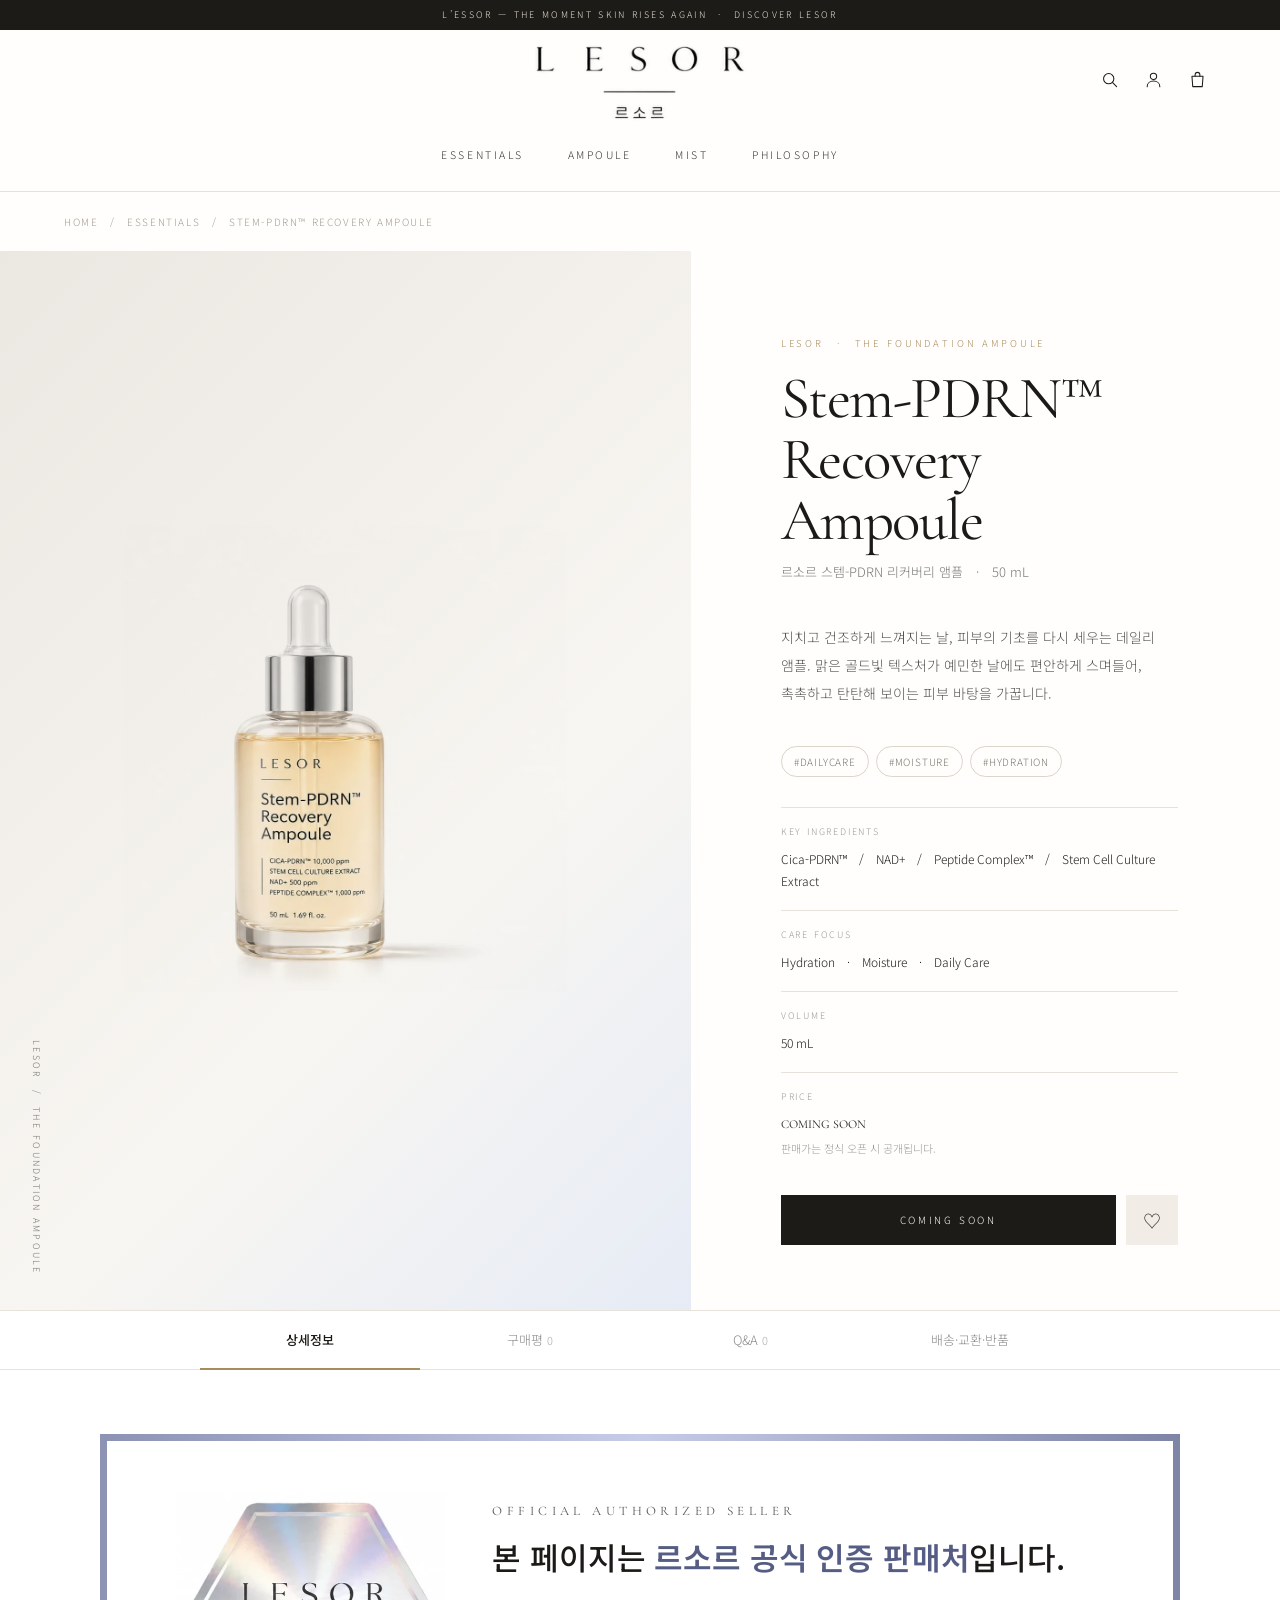
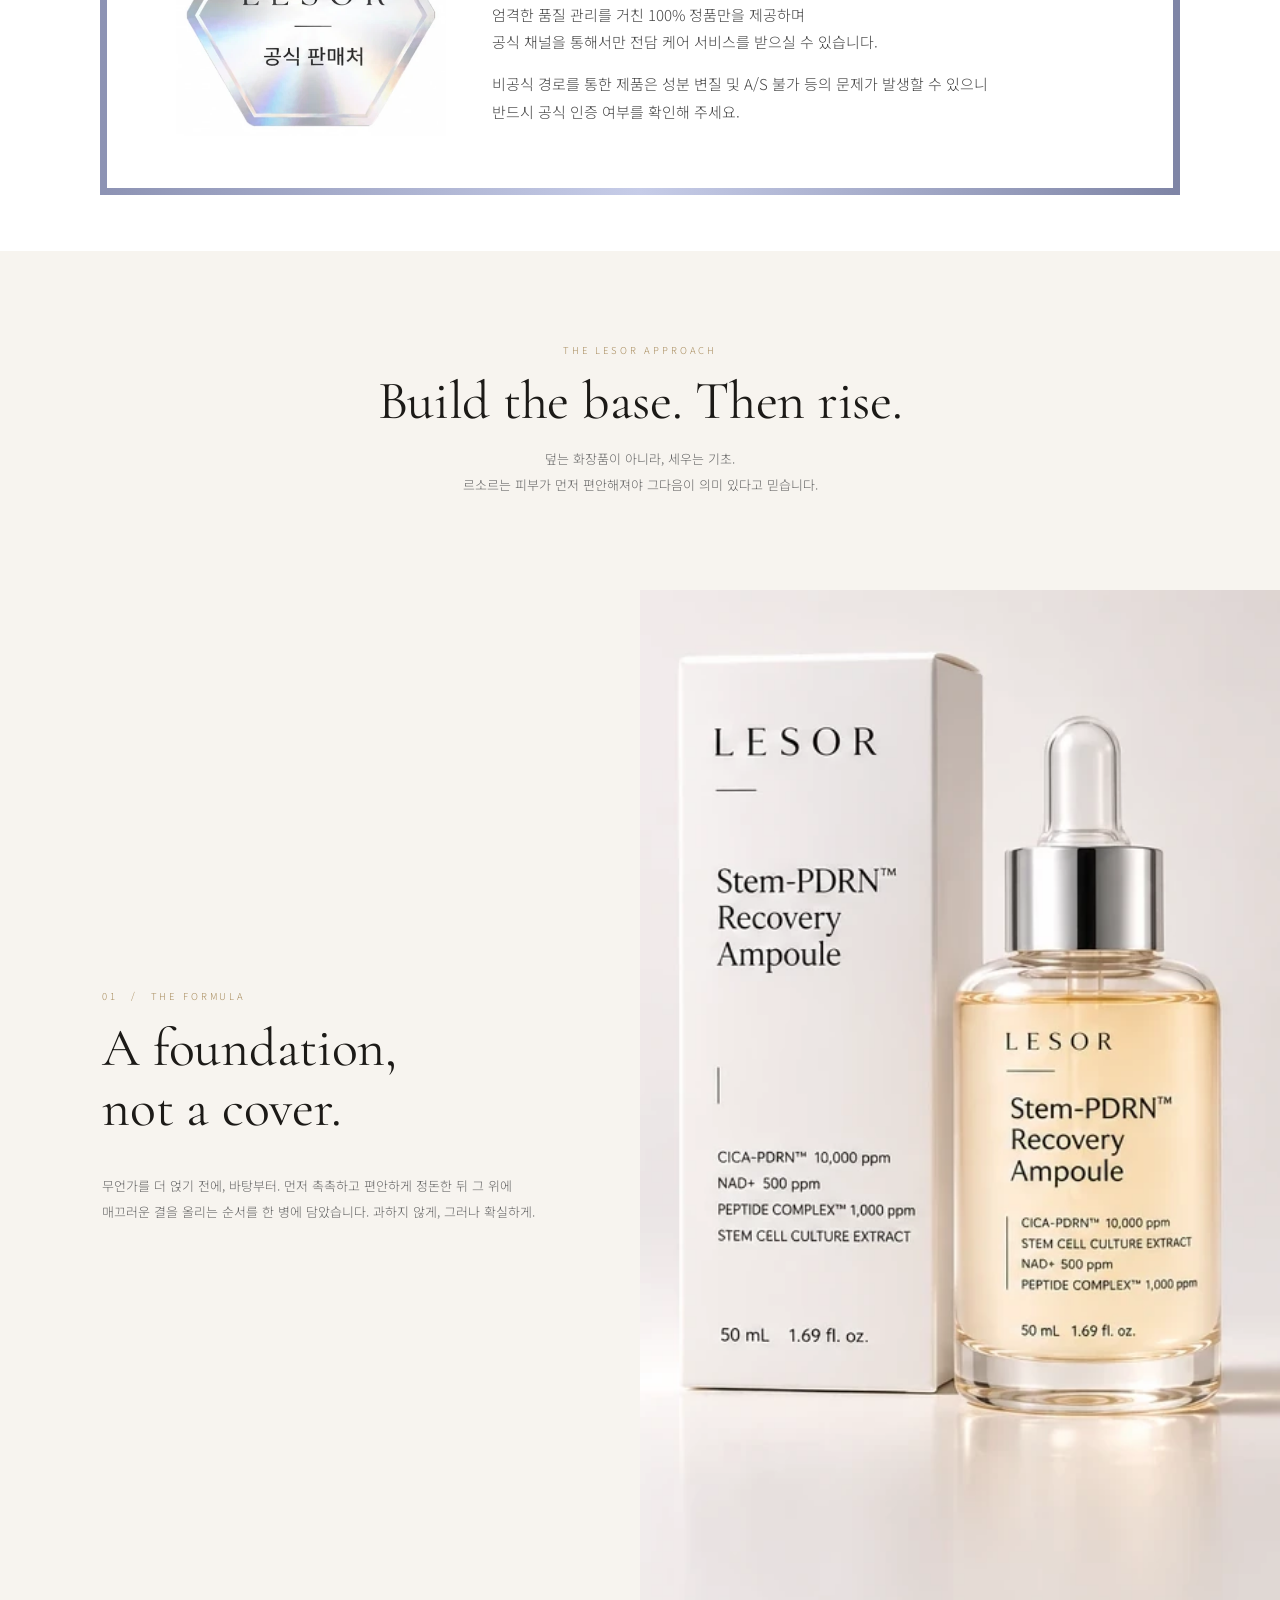
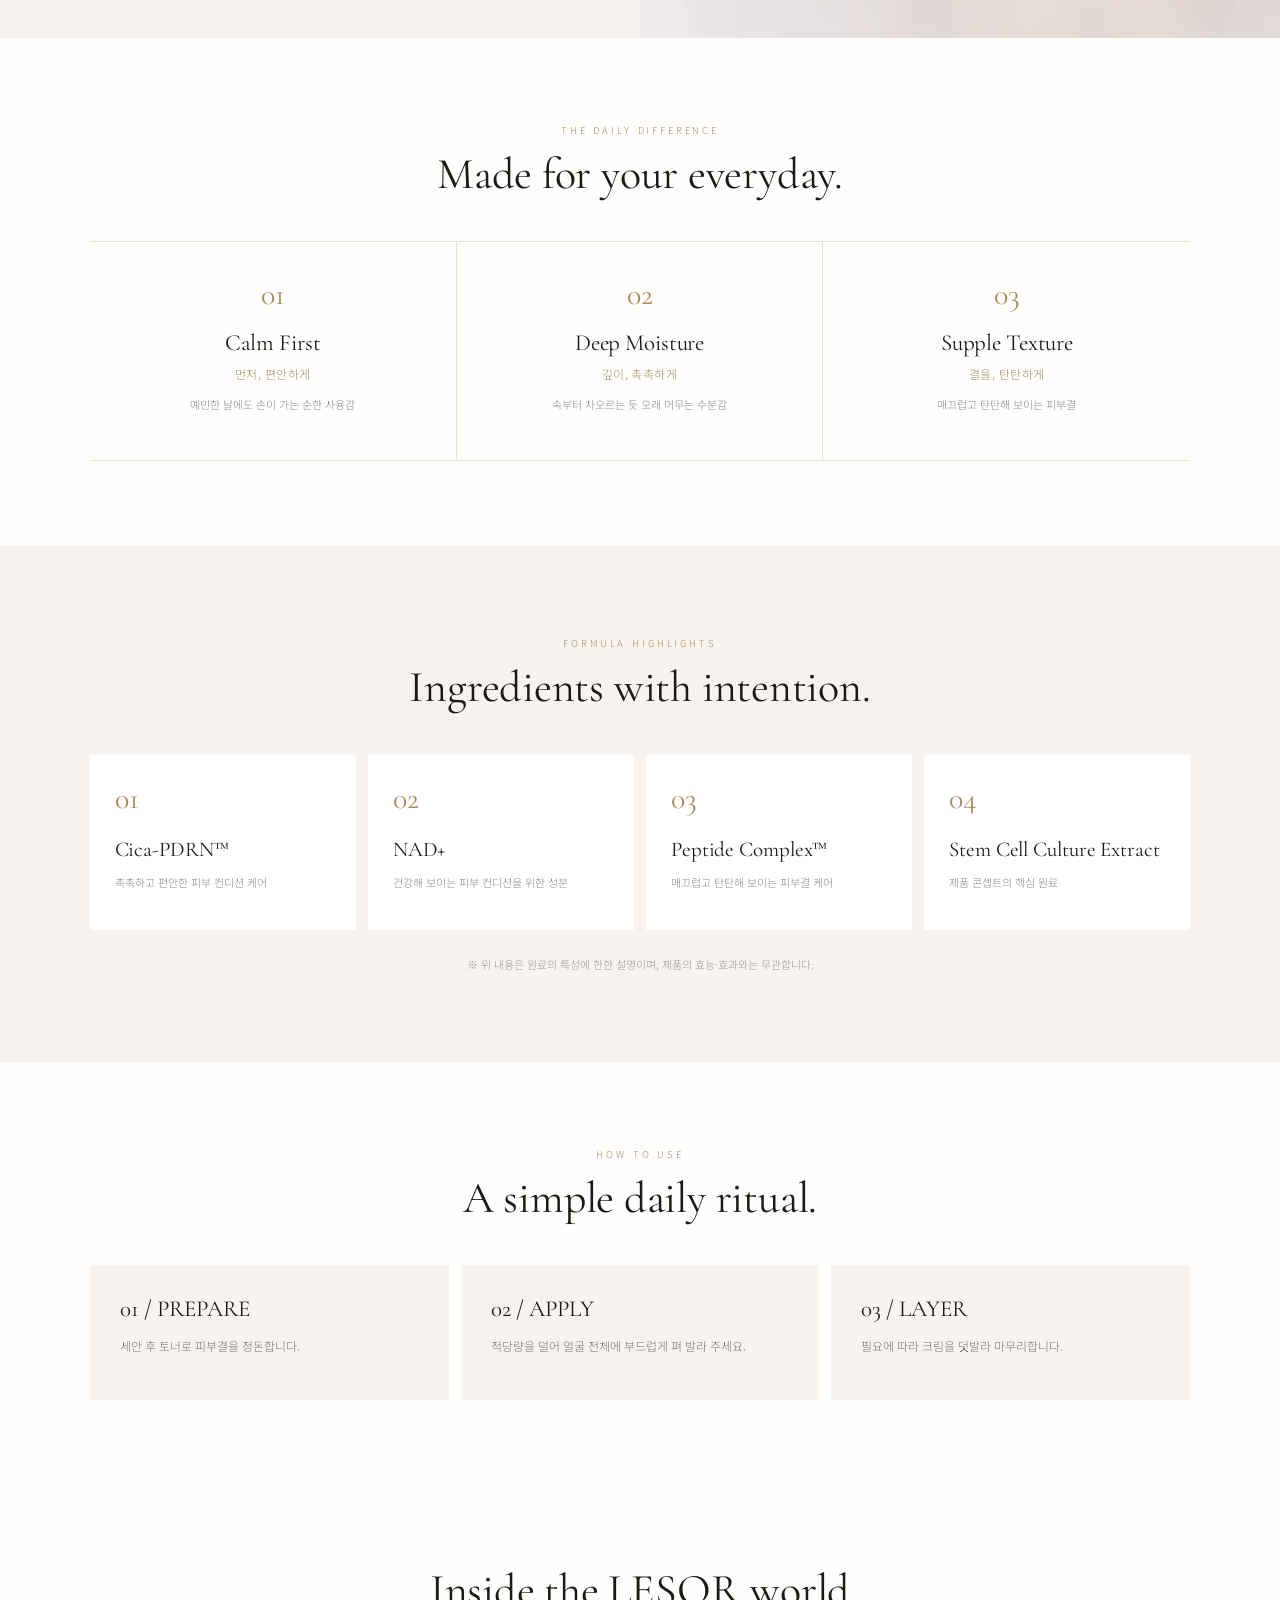
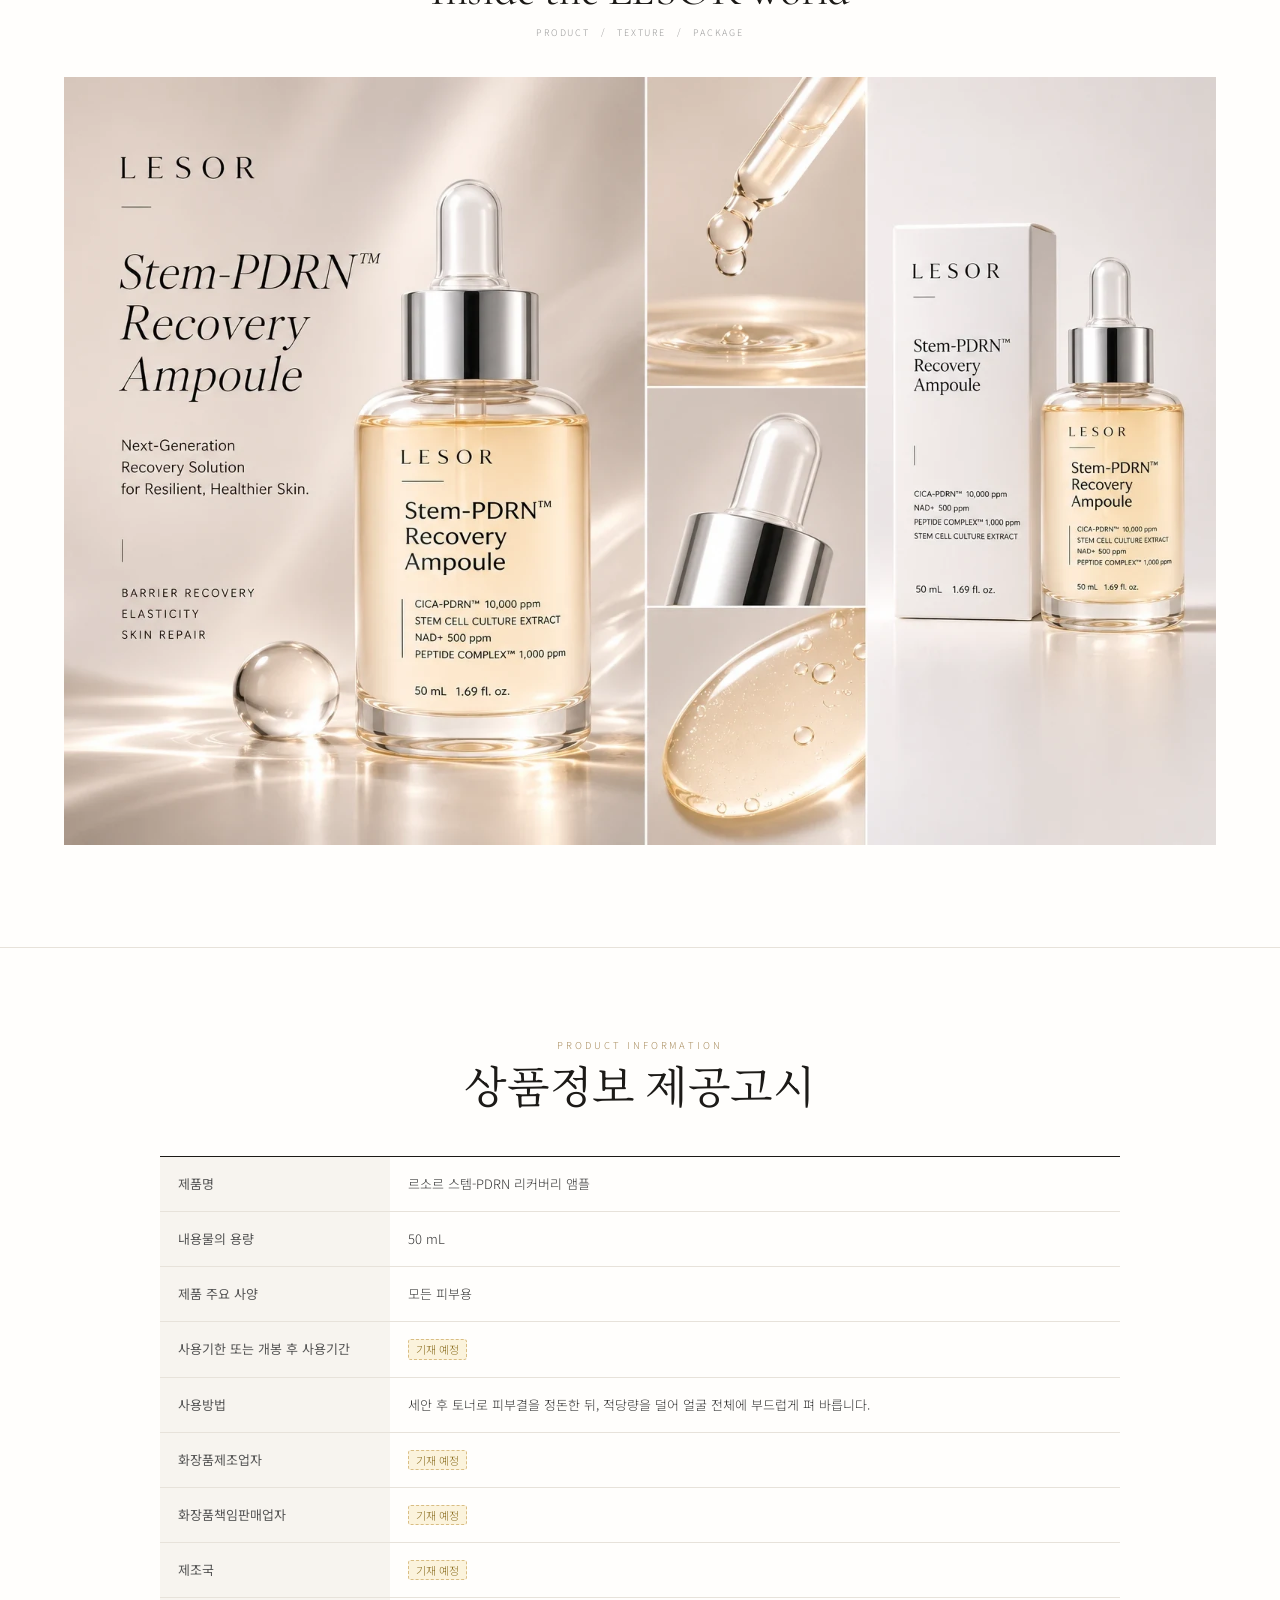
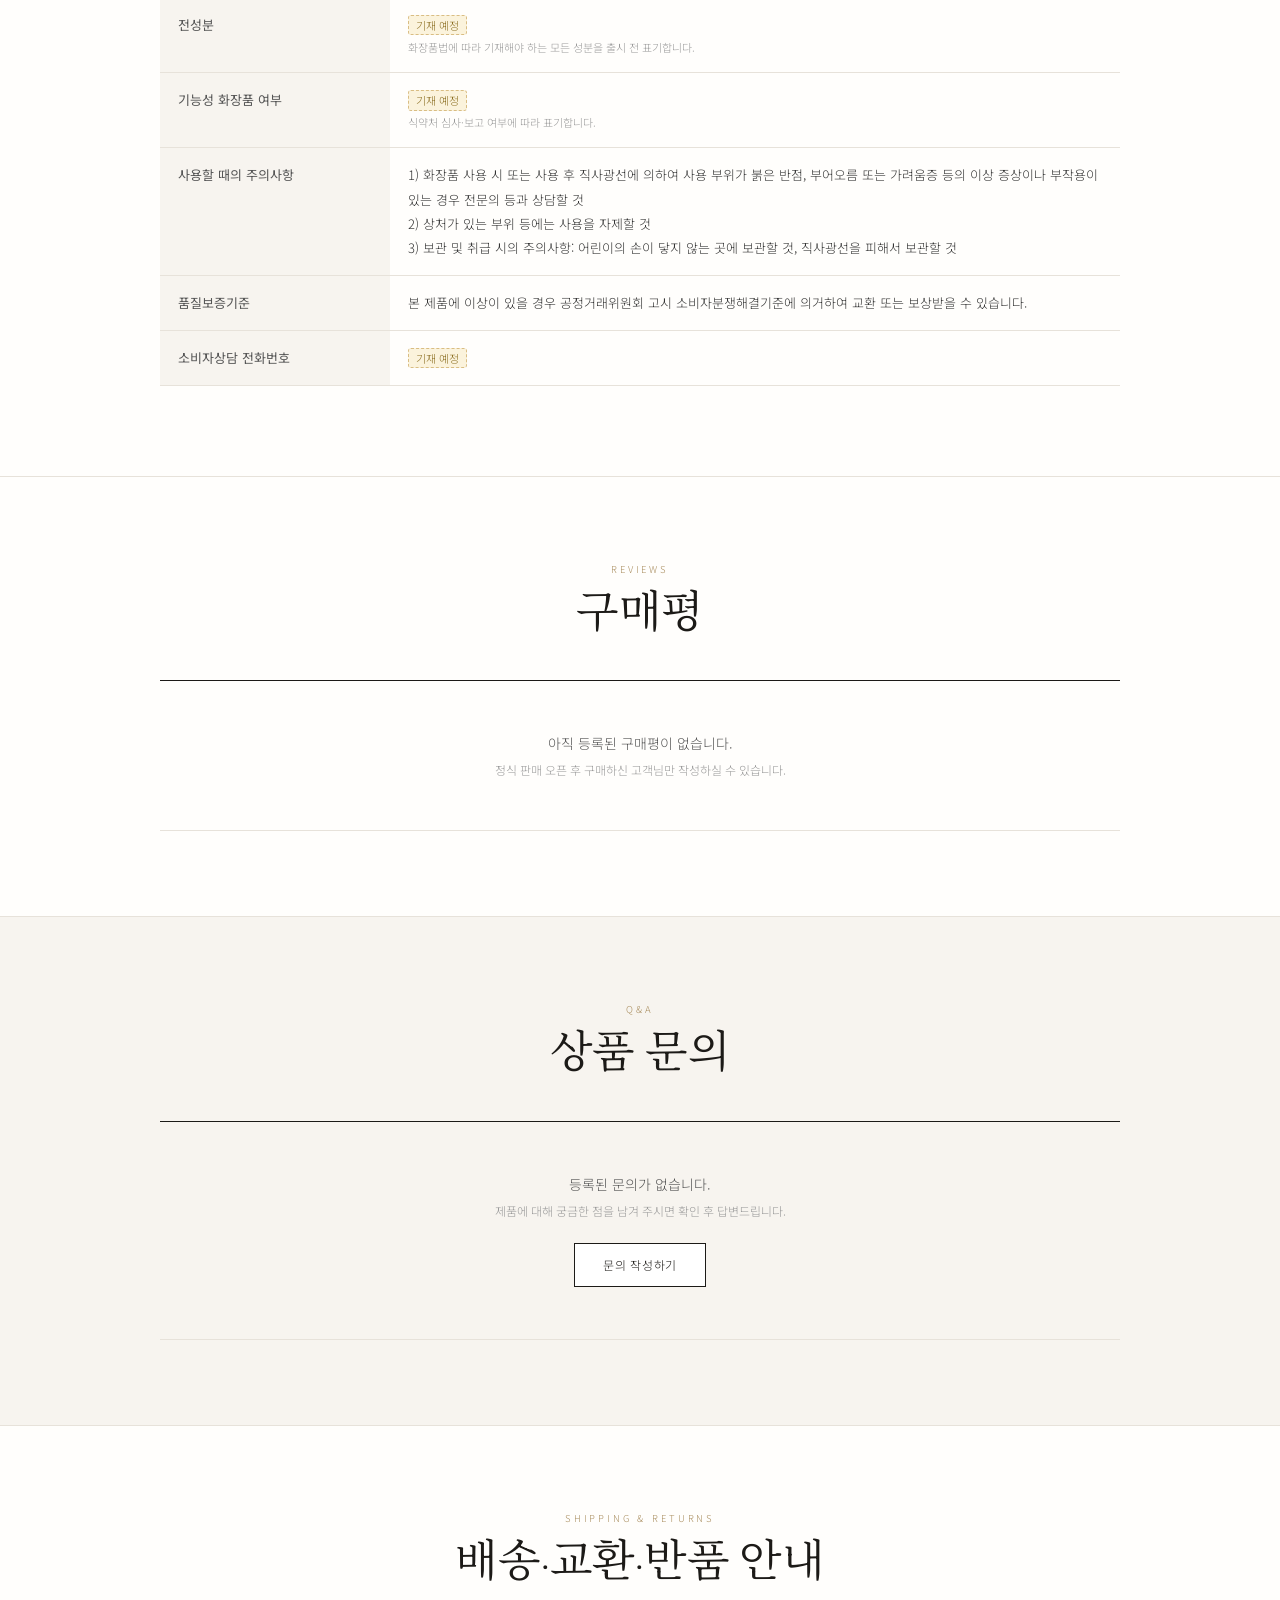
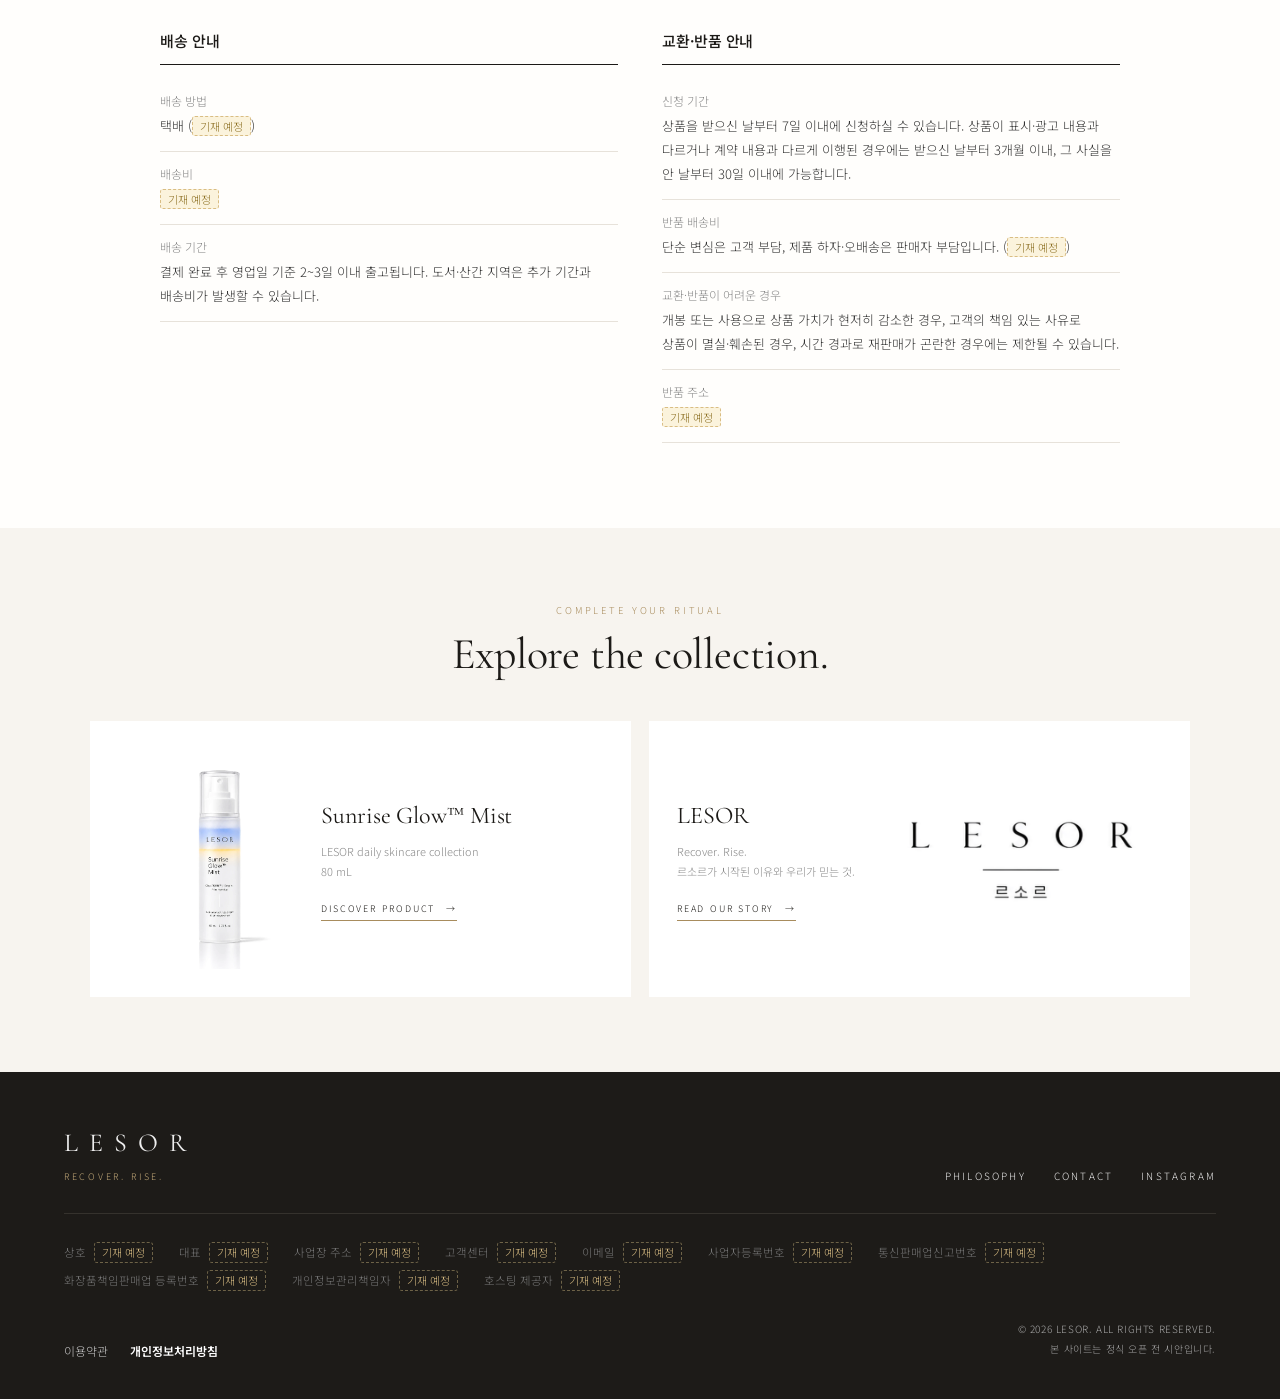
==== ampoule.html @ 3b85d015 "디자인 개편: 서체, 컬러, 메뉴 이름 - 제목 서체를 Cormorant Garamond, 한글을 Noto Sans/Serif KR로 변경 - 따뜻한 아이보리·딥 브라운·샴페인 골" ====
<!doctype html>
<html lang="ko">
<head>
<meta charset="utf-8">
<meta name="viewport" content="width=device-width, initial-scale=1">
<title>LESOR | Stem-PDRN™ Recovery Ampoule</title>
<meta name="description" content="LESOR Stem-PDRN™ Recovery Ampoule — 덮지 않고 세우는 기초. 피부 바탕을 가꾸는 데일리 앰플.">
<meta name="theme-color" content="#1d1b18">
<meta property="og:type" content="website">
<meta property="og:site_name" content="LESOR 르소르">
<meta property="og:title" content="LESOR | Stem-PDRN™ Recovery Ampoule">
<meta property="og:description" content="LESOR Stem-PDRN™ Recovery Ampoule — 덮지 않고 세우는 기초. 피부 바탕을 가꾸는 데일리 앰플.">
<meta property="og:image" content="images/og-image.jpg">
<meta name="twitter:card" content="summary_large_image">
<link rel="icon" href="favicon.svg" type="image/svg+xml">
<link rel="apple-touch-icon" href="apple-touch-icon.png">
<link rel="preconnect" href="https://fonts.googleapis.com">
<link rel="preconnect" href="https://fonts.gstatic.com" crossorigin>
<link rel="stylesheet" href="https://fonts.googleapis.com/css2?family=Cormorant+Garamond:ital,wght@0,400;0,500;1,400;1,500&family=Noto+Sans+KR:wght@300;400;500&family=Noto+Serif+KR:wght@400;500&display=swap">
<link rel="stylesheet" href="style.css">
</head>
<body>
<div class="promo">L’ESSOR — THE MOMENT SKIN RISES AGAIN　·　DISCOVER LESOR</div>
<header>
  <a class="logo" href="index.html" aria-label="LESOR 홈"><img src="images/logo.webp" alt="LESOR 르소르" width="1053" height="381"></a>
  <nav class="nav" aria-label="주 메뉴">
    <a href="index.html#shop">ESSENTIALS</a>
    <a href="ampoule.html">AMPOULE</a>
    <a href="mist.html">MIST</a>
    <a href="story.html">PHILOSOPHY</a>
  </nav>
  <div class="right">
    <a class="icon icon-search" href="index.html#shop" aria-label="제품 둘러보기"><svg viewBox="0 0 24 24" aria-hidden="true"><circle cx="11" cy="11" r="6.5"/><path d="M16 16l5 5"/></svg></a>
    <button class="icon" type="button" data-soon="로그인·회원가입은 정식 오픈 시 연결됩니다." aria-label="로그인"><svg viewBox="0 0 24 24" aria-hidden="true"><circle cx="12" cy="8" r="4"/><path d="M4 21c0-4.4 3.6-7 8-7s8 2.600 8 7"/></svg></button>
    <button class="icon" type="button" data-soon="장바구니는 정식 오픈 시 연결됩니다." aria-label="장바구니"><svg viewBox="0 0 24 24" aria-hidden="true"><path d="M5 8h14l-1 13H6L5 8z"/><path d="M9 8V6a3 3 0 0 1 6 0v2"/></svg></button>
  </div>
</header>
<div class="crumb"><a href="index.html">HOME</a>　/　<a href="index.html#shop">ESSENTIALS</a>　/　STEM-PDRN™ RECOVERY AMPOULE</div>
<main>
<section class="hero">
  <div class="visual"><img src="images/product-ampoule.webp" alt="LESOR Stem-PDRN™ Recovery Ampoule" width="972" height="1296"><span class="vertical">LESOR　/　THE FOUNDATION AMPOULE</span></div>
  <div class="copy">
    <div class="eyebrow">LESOR　·　THE FOUNDATION AMPOULE</div>
    <h1>Stem-PDRN™ Recovery Ampoule</h1>
    <div class="kr">르소르 스템-PDRN 리커버리 앰플　·　50 mL</div>
    <p class="lead">지치고 건조하게 느껴지는 날, 피부의 기초를 다시 세우는 데일리 앰플. 맑은 골드빛 텍스처가 예민한 날에도 편안하게 스며들어, 촉촉하고 탄탄해 보이는 피부 바탕을 가꿉니다.</p>
    <div class="chips"><span class="chip">#DAILYCARE</span><span class="chip">#MOISTURE</span><span class="chip">#HYDRATION</span></div>
    <div class="spec"><small>KEY INGREDIENTS</small><div>Cica-PDRN™　/　NAD+　/　Peptide Complex™　/　Stem Cell Culture Extract</div></div>
    <div class="spec"><small>CARE FOCUS</small><div>Hydration　·　Moisture　·　Daily Care</div></div>
    <div class="spec"><small>VOLUME</small><div>50 mL</div></div>
    <div class="spec"><small>PRICE</small><div class="price">COMING SOON <span class="price-note">판매가는 정식 오픈 시 공개됩니다.</span></div></div>
    <div class="buy">
      <button class="cart" type="button" data-soon="정식 판매 오픈 시 구매 기능이 연결됩니다.">COMING SOON</button>
      <button class="wish" type="button" aria-label="찜하기" aria-pressed="false">♡</button>
    </div>
  </div>
</section>
<nav class="tabs" aria-label="상품 정보 메뉴">
  <a href="#detail">상세정보</a>
  <a href="#reviews">구매평 <span>0</span></a>
  <a href="#qna">Q&amp;A <span>0</span></a>
  <a href="#shipping">배송·교환·반품</a>
</nav>
<section class="official" id="detail" aria-label="공식 인증 판매처 안내">
  <div class="official-box">
    <img src="images/badge-official.webp" alt="LESOR 공식 판매처 인증 마크" width="510" height="460" loading="lazy">
    <div class="official-copy">
      <div class="official-eyebrow">OFFICIAL AUTHORIZED SELLER</div>
      <h2>본 페이지는 <strong>르소르 공식 인증 판매처</strong>입니다.</h2>
      <p>엄격한 품질 관리를 거친 100% 정품만을 제공하며 <br>공식 채널을 통해서만 전담 케어 서비스를 받으실 수 있습니다.</p>
      <p>비공식 경로를 통한 제품은 성분 변질 및 A/S 불가 등의 문제가 발생할 수 있으니 <br>반드시 공식 인증 여부를 확인해 주세요.</p>
    </div>
  </div>
</section>
<section class="band"><div class="eyebrow">THE LESOR APPROACH</div><h2>Build the base. Then rise.</h2><p>덮는 화장품이 아니라, 세우는 기초.<br>르소르는 피부가 먼저 편안해져야 그다음이 의미 있다고 믿습니다.</p></section>
<section class="split">
  <div class="words"><div class="eyebrow">01　/　THE FORMULA</div><h2>A foundation,<br>not a cover.</h2><p>무언가를 더 얹기 전에, 바탕부터. 먼저 촉촉하고 편안하게 정돈한 뒤 그 위에 매끄러운 결을 올리는 순서를 한 병에 담았습니다. 과하지 않게, 그러나 확실하게.</p></div>
  <img src="images/detail-ampoule.webp" alt="LESOR Stem-PDRN™ Recovery Ampoule detail" width="458" height="750" loading="lazy">
</section>
<section class="points">
  <div class="section-title"><div class="eyebrow">THE DAILY DIFFERENCE</div><h2>Made for your everyday.</h2></div>
  <div class="cards">
    <article class="card"><div class="num">01</div><h3>Calm First</h3><div class="card-kr">먼저, 편안하게</div><p>예민한 날에도 손이 가는 순한 사용감</p></article>
    <article class="card"><div class="num">02</div><h3>Deep Moisture</h3><div class="card-kr">깊이, 촉촉하게</div><p>속부터 차오르는 듯 오래 머무는 수분감</p></article>
    <article class="card"><div class="num">03</div><h3>Supple Texture</h3><div class="card-kr">결을, 탄탄하게</div><p>매끄럽고 탄탄해 보이는 피부결</p></article>
  </div>
</section>
<section class="ingredient" id="ingredients">
  <div class="section-title"><div class="eyebrow">FORMULA HIGHLIGHTS</div><h2>Ingredients with intention.</h2></div>
  <div class="ingredient-grid">
    <article class="ingredient-item"><span>01</span><h3>Cica-PDRN™</h3><p>촉촉하고 편안한 피부 컨디션 케어</p></article>
    <article class="ingredient-item"><span>02</span><h3>NAD+</h3><p>건강해 보이는 피부 컨디션을 위한 성분</p></article>
    <article class="ingredient-item"><span>03</span><h3>Peptide Complex™</h3><p>매끄럽고 탄탄해 보이는 피부결 케어</p></article>
    <article class="ingredient-item"><span>04</span><h3>Stem Cell Culture Extract</h3><p>제품 콘셉트의 핵심 원료</p></article>
  </div>
  <p class="disclaimer">※ 위 내용은 원료의 특성에 한한 설명이며, 제품의 효능·효과와는 무관합니다.</p>
</section>
<section class="how">
  <div class="section-title"><div class="eyebrow">HOW TO USE</div><h2>A simple daily ritual.</h2></div>
  <div class="how-grid">
    <article class="how-item"><b>01 / PREPARE</b><p>세안 후 토너로 피부결을 정돈합니다.</p></article>
    <article class="how-item"><b>02 / APPLY</b><p>적당량을 덜어 얼굴 전체에 부드럽게 펴 발라 주세요.</p></article>
    <article class="how-item"><b>03 / LAYER</b><p>필요에 따라 크림을 덧발라 마무리합니다.</p></article>
  </div>
</section>
<section class="editorial" id="journal">
  <h2>Inside the LESOR world</h2>
  <div class="caption">PRODUCT　/　TEXTURE　/　PACKAGE</div>
  <img class="poster" src="images/poster-ampoule.webp" alt="LESOR Stem-PDRN™ Recovery Ampoule — 제품, 텍스처, 패키지" width="1536" height="1024" loading="lazy">
</section>
<section class="info" id="product-info">
  <div class="section-title"><div class="eyebrow">PRODUCT INFORMATION</div><h2>상품정보 제공고시</h2></div>
  <table class="info-table">
    <tbody>
      <tr><th scope="row">제품명</th><td>르소르 스템-PDRN 리커버리 앰플</td></tr>
      <tr><th scope="row">내용물의 용량</th><td>50 mL</td></tr>
      <tr><th scope="row">제품 주요 사양</th><td>모든 피부용</td></tr>
      <tr><th scope="row">사용기한 또는 개봉 후 사용기간</th><td><span class="tbd">기재 예정</span></td></tr>
      <tr><th scope="row">사용방법</th><td>세안 후 토너로 피부결을 정돈한 뒤, 적당량을 덜어 얼굴 전체에 부드럽게 펴 바릅니다.</td></tr>
      <tr><th scope="row">화장품제조업자</th><td><span class="tbd">기재 예정</span></td></tr>
      <tr><th scope="row">화장품책임판매업자</th><td><span class="tbd">기재 예정</span></td></tr>
      <tr><th scope="row">제조국</th><td><span class="tbd">기재 예정</span></td></tr>
      <tr><th scope="row">전성분</th><td><span class="tbd">기재 예정</span> <small>화장품법에 따라 기재해야 하는 모든 성분을 출시 전 표기합니다.</small></td></tr>
      <tr><th scope="row">기능성 화장품 여부</th><td><span class="tbd">기재 예정</span> <small>식약처 심사·보고 여부에 따라 표기합니다.</small></td></tr>
      <tr><th scope="row">사용할 때의 주의사항</th><td>1) 화장품 사용 시 또는 사용 후 직사광선에 의하여 사용 부위가 붉은 반점, 부어오름 또는 가려움증 등의 이상 증상이나 부작용이 있는 경우 전문의 등과 상담할 것<br>2) 상처가 있는 부위 등에는 사용을 자제할 것<br>3) 보관 및 취급 시의 주의사항: 어린이의 손이 닿지 않는 곳에 보관할 것, 직사광선을 피해서 보관할 것</td></tr>
      <tr><th scope="row">품질보증기준</th><td>본 제품에 이상이 있을 경우 공정거래위원회 고시 소비자분쟁해결기준에 의거하여 교환 또는 보상받을 수 있습니다.</td></tr>
      <tr><th scope="row">소비자상담 전화번호</th><td><span class="tbd">기재 예정</span></td></tr>
    </tbody>
  </table>
</section>
<section class="board" id="reviews">
  <div class="section-title"><div class="eyebrow">REVIEWS</div><h2>구매평</h2></div>
  <div class="empty"><p>아직 등록된 구매평이 없습니다.</p><small>정식 판매 오픈 후 구매하신 고객님만 작성하실 수 있습니다.</small></div>
</section>
<section class="board alt" id="qna">
  <div class="section-title"><div class="eyebrow">Q&amp;A</div><h2>상품 문의</h2></div>
  <div class="empty"><p>등록된 문의가 없습니다.</p><small>제품에 대해 궁금한 점을 남겨 주시면 확인 후 답변드립니다.</small>
  <button class="ghost" type="button" data-soon="상품 문의는 정식 오픈 시 연결됩니다.">문의 작성하기</button></div>
</section>
<section class="policy" id="shipping">
  <div class="section-title"><div class="eyebrow">SHIPPING &amp; RETURNS</div><h2>배송·교환·반품 안내</h2></div>
  <div class="policy-grid">
    <article>
      <h3>배송 안내</h3>
      <dl>
        <div><dt>배송 방법</dt><dd>택배 (<span class="tbd">기재 예정</span>)</dd></div>
        <div><dt>배송비</dt><dd><span class="tbd">기재 예정</span></dd></div>
        <div><dt>배송 기간</dt><dd>결제 완료 후 영업일 기준 2~3일 이내 출고됩니다. 도서·산간 지역은 추가 기간과 배송비가 발생할 수 있습니다.</dd></div>
      </dl>
    </article>
    <article>
      <h3>교환·반품 안내</h3>
      <dl>
        <div><dt>신청 기간</dt><dd>상품을 받으신 날부터 7일 이내에 신청하실 수 있습니다. 상품이 표시·광고 내용과 다르거나 계약 내용과 다르게 이행된 경우에는 받으신 날부터 3개월 이내, 그 사실을 안 날부터 30일 이내에 가능합니다.</dd></div>
        <div><dt>반품 배송비</dt><dd>단순 변심은 고객 부담, 제품 하자·오배송은 판매자 부담입니다. (<span class="tbd">기재 예정</span>)</dd></div>
        <div><dt>교환·반품이 어려운 경우</dt><dd>개봉 또는 사용으로 상품 가치가 현저히 감소한 경우, 고객의 책임 있는 사유로 상품이 멸실·훼손된 경우, 시간 경과로 재판매가 곤란한 경우에는 제한될 수 있습니다.</dd></div>
        <div><dt>반품 주소</dt><dd><span class="tbd">기재 예정</span></dd></div>
      </dl>
    </article>
  </div>
</section>
<section class="related">
  <div class="section-title"><div class="eyebrow">COMPLETE YOUR RITUAL</div><h2>Explore the collection.</h2></div>
  <div class="related-grid">
    <a href="mist.html"><img src="images/product-mist.webp" alt="Sunrise Glow™ Mist" width="1086" height="1448" loading="lazy"><div><h3>Sunrise Glow™ Mist</h3><p>LESOR daily skincare collection<br>80 mL</p><em>DISCOVER PRODUCT　→</em></div></a>
    <a href="story.html"><div><h3>LESOR</h3><p>Recover. Rise.<br>르소르가 시작된 이유와 우리가 믿는 것.</p><em>READ OUR STORY　→</em></div><img class="brand-mark" src="images/logo.webp" alt="LESOR 르소르" width="1053" height="381" loading="lazy"></a>
  </div>
</section>
</main>
<footer id="contact">
  <div class="foot-top">
    <div>
      <div class="footlogo">LESOR</div>
      <div class="foot-tag">RECOVER. RISE.</div>
    </div>
    <nav class="foot-links" aria-label="하단 메뉴">
      <a href="story.html">PHILOSOPHY</a>
      <a href="#contact">CONTACT</a>
      <button type="button" data-soon="공식 인스타그램 계정은 준비 중입니다.">INSTAGRAM</button>
    </nav>
  </div>
  <dl class="biz">
    <div><dt>상호</dt><dd><span class="tbd">기재 예정</span></dd></div>
    <div><dt>대표</dt><dd><span class="tbd">기재 예정</span></dd></div>
    <div><dt>사업장 주소</dt><dd><span class="tbd">기재 예정</span></dd></div>
    <div><dt>고객센터</dt><dd><span class="tbd">기재 예정</span></dd></div>
    <div><dt>이메일</dt><dd><span class="tbd">기재 예정</span></dd></div>
    <div><dt>사업자등록번호</dt><dd><span class="tbd">기재 예정</span></dd></div>
    <div><dt>통신판매업신고번호</dt><dd><span class="tbd">기재 예정</span></dd></div>
    <div><dt>화장품책임판매업 등록번호</dt><dd><span class="tbd">기재 예정</span></dd></div>
    <div><dt>개인정보관리책임자</dt><dd><span class="tbd">기재 예정</span></dd></div>
    <div><dt>호스팅 제공자</dt><dd><span class="tbd">기재 예정</span></dd></div>
  </dl>
  <div class="foot-bottom">
    <div class="foot-policy">
      <button type="button" data-soon="이용약관은 정식 오픈 시 게시됩니다.">이용약관</button>
      <button type="button" data-soon="개인정보처리방침은 정식 오픈 시 게시됩니다."><strong>개인정보처리방침</strong></button>
    </div>
    <div class="footnote">© 2026 LESOR. ALL RIGHTS RESERVED.<br>본 사이트는 정식 오픈 전 시안입니다.</div>
  </div>
</footer>
<div class="toast" role="status" aria-live="polite"></div>
<script src="site.js"></script>
</body>
</html>
---- style.css ----
:root{--ink:#191919;--muted:#777;--line:#e9e6e1;--cream:#f5f2ee;--blue:#e9eef8;--gold:#d9bd83;--serif:"Times New Roman",Georgia,serif}
*{box-sizing:border-box}html{scroll-behavior:smooth}body{margin:0;color:var(--ink);background:#fff;font-family:Arial,"Noto Sans KR",sans-serif;font-weight:300}a{color:inherit;text-decoration:none}img{display:block;max-width:100%;height:auto}
.promo{height:30px;background:#1d1b18;color:#fff;text-align:center;padding:8px 10px;font-size:9px;letter-spacing:.2em}
header{min-height:140px;padding:13px 5vw 16px;border-bottom:1px solid #eee;display:flex;flex-direction:column;align-items:center;justify-content:center;gap:8px;background:rgba(255,255,255,.98);position:sticky;top:0;z-index:10}
.logo{display:flex;align-items:center;justify-content:center;width:100%;height:78px}.logo img{display:block;width:222px;height:80px;object-fit:contain}.nav{display:flex;justify-content:center;gap:35px;font-size:10px;letter-spacing:.16em}.right{position:absolute;right:5vw;top:30px;display:flex;gap:6px}
.crumb{padding:22px 5vw;color:#999;font-size:10px;letter-spacing:.1em}
.hero{display:grid;grid-template-columns:1.08fr .92fr;min-height:690px}
.visual{background:linear-gradient(135deg,#e7e5e3,#f8f7f5 65%,#e9edf6);display:flex;align-items:center;justify-content:center;position:relative;overflow:hidden;padding:45px}
.visual img{height:590px;width:90%;object-fit:contain;mix-blend-mode:multiply}
.visual .vertical{position:absolute;left:30px;bottom:35px;font-size:9px;letter-spacing:.25em;writing-mode:vertical-rl;color:#777}
.copy{padding:85px 8vw 65px 7vw;display:flex;flex-direction:column;justify-content:center}
.eyebrow{font-size:9px;letter-spacing:.24em;color:#888}.copy h1{font:normal clamp(36px,4.1vw,58px)/1.08 var(--serif);letter-spacing:-.025em;margin:18px 0 10px}.kr{font-size:13px;color:#777;margin-bottom:28px}
.lead{font-size:14px;line-height:2;color:#555;max-width:480px}.chips{display:flex;flex-wrap:wrap;gap:7px;margin:25px 0 30px}.chip{border:1px solid #ddd8d1;border-radius:30px;padding:7px 12px;font-size:10px;color:#777}
.spec{border-top:1px solid var(--line);padding:17px 0}.spec small{display:block;font-size:9px;letter-spacing:.2em;color:#999;margin-bottom:10px}.spec div{font-size:12px;line-height:1.9}
.buy{display:flex;gap:10px;margin-top:22px}.buy button{height:50px;border:0;cursor:pointer}.cart{flex:1;background:#1d1b18;color:#fff;font-size:10px;letter-spacing:.2em}.wish{width:52px;background:#f2f0ed;font-size:18px}.price{font:normal 18px var(--serif)}
.band{padding:92px 8vw;text-align:center;background:#f6f4f1}.band.blue{background:linear-gradient(115deg,#e7edf8,#f6f1e9)}.band h2{font:normal clamp(32px,4vw,48px) var(--serif);margin:14px 0}.band p{font-size:13px;line-height:2;color:#666;max-width:650px;margin:0 auto}
.split{display:grid;grid-template-columns:1fr 1fr;min-height:520px}.split img{width:100%;height:100%;object-fit:cover}.split .words{padding:8vw;display:flex;flex-direction:column;justify-content:center;background:#faf9f7}.words h2{font:normal clamp(32px,4vw,50px)/1.12 var(--serif);margin:15px 0 22px}.words p{font-size:13px;line-height:2;color:#666;max-width:440px}
.points{padding:85px 7vw}.section-title{text-align:center;margin-bottom:42px}.section-title h2{font:normal 36px var(--serif);margin:12px 0}.cards{display:grid;grid-template-columns:repeat(3,1fr);border-top:1px solid var(--line);border-bottom:1px solid var(--line)}.card{text-align:center;padding:34px 24px;border-right:1px solid var(--line)}.card:last-child{border:0}.num{font:normal 28px var(--serif);color:#bda779}.card h3{font:normal 20px var(--serif);margin:16px 0 10px}.card p{font-size:11px;color:#888;line-height:1.9}
.ingredient{background:#f7f7f6;padding:90px 7vw}.ingredient-grid{display:grid;grid-template-columns:repeat(4,1fr);gap:12px}.ingredient-item{background:white;padding:25px;min-height:175px}.ingredient-item span{font:normal 26px var(--serif);color:#c3ad80}.ingredient-item h3{font:normal 18px var(--serif);margin:20px 0 8px}.ingredient-item p{font-size:11px;line-height:1.8;color:#888}
.how{padding:85px 7vw}.how-grid{display:grid;grid-template-columns:repeat(3,1fr);gap:12px}.how-item{background:#f6f4f1;padding:30px}.how-item b{font:normal 20px var(--serif)}.how-item p{font-size:12px;color:#777;line-height:1.9}
.editorial{padding:80px 5vw}.editorial h2{text-align:center;font:normal 36px var(--serif);margin:0 0 10px}.editorial .caption{text-align:center;font-size:9px;letter-spacing:.2em;color:#999;margin-bottom:38px}.poster{width:100%;height:auto;margin:0 auto 22px}
.related{padding:75px 7vw;background:#f8f7f5}.related-grid{display:grid;grid-template-columns:1fr 1fr;gap:18px}.related a{background:#fff;padding:28px;display:grid;grid-template-columns:42% 58%;align-items:center;min-height:260px}.related img{height:220px;width:100%;object-fit:contain}.related h3{font:normal 25px var(--serif);margin:0 0 10px}.related p{font-size:11px;line-height:1.8;color:#888}.related em{font-style:normal;font-size:9px;letter-spacing:.16em;border-bottom:1px solid #aaa;padding-bottom:5px}
footer{background:#1d1b18;color:#eee;padding:55px 5vw 40px}.footlogo{font:normal 27px var(--serif);letter-spacing:.34em}.footnote{font-size:10px;line-height:2;color:#aaa;text-align:right;letter-spacing:.06em}
@media(max-width:800px){header{min-height:120px;padding:8px 18px 12px;gap:5px}.logo{height:62px}.logo img{width:176px;height:64px}.nav{gap:16px;font-size:8px}.right{top:20px;right:10px;gap:0}.hero{grid-template-columns:1fr}.visual{min-height:490px;padding:25px}.visual img{height:450px}.copy{padding:55px 8vw}.split{grid-template-columns:1fr}.split img{min-height:300px;max-height:460px}.cards{grid-template-columns:1fr}.card{border-right:0;border-bottom:1px solid var(--line)}.ingredient-grid{grid-template-columns:1fr 1fr}.how-grid{grid-template-columns:1fr}.related-grid{grid-template-columns:1fr}.footnote{text-align:left}}
@media(max-width:480px){.promo{font-size:8px}.logo img{width:158px;height:57px}.nav{gap:13px;font-size:7px}.crumb{padding:16px 18px}.visual{min-height:430px}.visual img{height:400px}.copy h1{font-size:39px}.band{padding:70px 22px}.points,.ingredient,.how{padding:65px 20px}.ingredient-grid{gap:8px}.ingredient-item{padding:18px;min-height:160px}.editorial{padding:60px 14px}}

/* ── 보완 추가분 ───────────────────────────── */
button{font:inherit;color:inherit}
[id]{scroll-margin-top:calc(var(--hh,140px) + 64px)}
.icon{width:38px;height:38px;display:grid;place-items:center;background:none;border:0;padding:0;cursor:pointer;border-radius:50%}
.icon:hover{background:#f2f0ed}
.icon svg{width:19px;height:19px;fill:none;stroke:#191919;stroke-width:1.3;stroke-linecap:round;stroke-linejoin:round}
.crumb a:hover,.nav a:hover{color:#191919;text-decoration:underline;text-underline-offset:5px}
.home-hero{padding:115px 8vw}.home-hero h1{font:normal clamp(36px,4.6vw,56px)/1.12 var(--serif);margin:14px 0}
.shop-grid a{border:1px solid var(--line)}
.price-note{display:block;font:300 11px Arial,"Noto Sans KR",sans-serif;color:#999;margin-top:4px}

.tabs{position:sticky;top:var(--hh,140px);z-index:9;display:flex;justify-content:center;background:#fff;border-top:1px solid var(--line);border-bottom:1px solid var(--line)}
.tabs a{flex:0 1 220px;text-align:center;padding:19px 8px;font-size:13px;color:#888;border-bottom:2px solid transparent;margin-bottom:-1px;white-space:nowrap}
.tabs a.on{color:var(--ink);border-bottom-color:var(--ink);font-weight:500}
.tabs span{font-size:11px;color:#aaa}

.official{padding:64px 5vw 56px;background:#fff}
.official-box{max-width:1080px;margin:0 auto;border:7px solid;border-image:linear-gradient(90deg,#8d93b4,#c6cce8 50%,#7f85a6) 1;display:grid;grid-template-columns:minmax(150px,270px) 1fr;gap:5%;align-items:center;padding:52px 6%}
.official-box img{width:100%;height:auto}
.official-eyebrow{font:normal 13px var(--serif);letter-spacing:.34em;color:#555}
.official h2{font-size:clamp(20px,2.7vw,31px);font-weight:500;line-height:1.4;margin:16px 0 22px;word-break:keep-all}
.official h2 strong{color:#565d85;font-weight:600}
.official p{font-size:clamp(12.5px,1.35vw,15px);line-height:1.85;color:#444;margin:0 0 14px;word-break:keep-all}
.official p:last-child{margin:0}

.disclaimer{text-align:center;font-size:11px;color:#999;margin:26px 0 0}

.info{padding:90px 7vw;border-top:1px solid var(--line)}
.info-table{width:100%;max-width:960px;margin:0 auto;border-collapse:collapse;border-top:1px solid var(--ink);font-size:13px;line-height:1.85}
.info-table th,.info-table td{padding:15px 18px;border-bottom:1px solid var(--line);text-align:left;vertical-align:top}
.info-table th{width:230px;background:#faf9f7;font-weight:400;color:#555}
.info-table td{color:#333;word-break:keep-all}
.info-table small{display:block;font-size:11px;color:#999}
.tbd{display:inline-block;font-size:11px;line-height:1.5;color:#8a6d1f;background:#fbf3dc;border:1px dashed #d9bd83;border-radius:3px;padding:1px 7px}

.board{padding:85px 7vw;border-top:1px solid var(--line)}.board.alt{background:#faf9f7}
.empty{max-width:960px;margin:0 auto;text-align:center;padding:52px 20px;border-top:1px solid var(--ink);border-bottom:1px solid var(--line)}
.empty p{font-size:14px;color:#555;margin:0 0 8px}.empty small{display:block;font-size:12px;color:#999}
.ghost{margin-top:24px;height:44px;padding:0 28px;background:#fff;border:1px solid var(--ink);font-size:12px;letter-spacing:.06em;cursor:pointer}
.ghost:hover{background:var(--ink);color:#fff}

.policy{padding:85px 7vw;border-top:1px solid var(--line)}
.policy-grid{max-width:960px;margin:0 auto;display:grid;grid-template-columns:1fr 1fr;gap:44px}
.policy h3{font-size:15px;font-weight:500;margin:0 0 14px;padding-bottom:13px;border-bottom:1px solid var(--ink)}
.policy dl{margin:0}.policy dl div{padding:13px 0;border-bottom:1px solid var(--line)}
.policy dt{font-size:12px;color:#888;margin-bottom:5px}.policy dd{margin:0;font-size:13px;line-height:1.85;color:#333;word-break:keep-all}

.foot-top{display:flex;justify-content:space-between;align-items:flex-end;gap:24px;padding-bottom:30px;border-bottom:1px solid #3a3b3f}
.foot-tag{font-size:9px;letter-spacing:.2em;color:#aaa;margin-top:12px}
.foot-links{display:flex;gap:28px;font-size:10px;letter-spacing:.16em}
.foot-links button,.foot-policy button{background:none;border:0;padding:0;cursor:pointer;letter-spacing:inherit;font-size:inherit}
.foot-links a:hover,.foot-links button:hover,.foot-policy button:hover{color:#fff;text-decoration:underline;text-underline-offset:5px}
.biz{display:flex;flex-wrap:wrap;gap:7px 26px;margin:28px 0;font-size:11.5px;line-height:1.7;color:#aaa}
.biz div{display:flex;gap:8px;align-items:center}.biz dt{color:#777}.biz dd{margin:0}
footer .tbd{background:transparent;color:#d9bd83;border-color:#6d6247}
.foot-bottom{display:flex;justify-content:space-between;align-items:flex-end;gap:24px}
.foot-policy{display:flex;gap:22px;font-size:12px;color:#ccc}.foot-policy strong{font-weight:600;color:#fff}

.toast{position:fixed;left:50%;bottom:34px;transform:translate(-50%,20px);background:#1d1b18;color:#fff;font-size:13px;padding:14px 24px;border-radius:4px;opacity:0;pointer-events:none;transition:.25s;z-index:30;max-width:calc(100vw - 32px);text-align:center;box-shadow:0 8px 28px rgba(0,0,0,.18)}
.toast.show{opacity:1;transform:translate(-50%,0)}

:focus-visible{outline:2px solid #565d85;outline-offset:3px}

@media(max-width:800px){
.icon{width:34px;height:34px}.icon svg{width:17px;height:17px}
.tabs{justify-content:stretch}.tabs a{flex:1 1 0;font-size:12px;padding:16px 4px}
.official{padding:36px 16px 30px}
.official-box{grid-template-columns:1fr;text-align:center;padding:30px 20px 34px;gap:18px;border-width:5px}
.official-box img{width:170px;margin:0 auto}
.official-eyebrow{font-size:10px;letter-spacing:.26em}
.official p br{display:none}
.info,.board,.policy{padding:65px 20px}
.info-table,.info-table tbody,.info-table tr,.info-table th,.info-table td{display:block;width:100%}
.info-table th{border-bottom:0;padding:11px 14px}.info-table td{padding:12px 14px 16px}
.policy-grid{grid-template-columns:1fr;gap:36px}
.foot-top,.foot-bottom{flex-direction:column;align-items:flex-start}
.biz{flex-direction:column;gap:5px}
}
@media(max-width:480px){
.icon-search{display:none}
.home-hero{padding:80px 22px}
.tabs a{font-size:11.5px}.tabs span{display:none}
}
.logo img{mix-blend-mode:multiply}
@media(max-width:360px){.logo img{width:138px;height:50px}.icon{width:30px;height:30px}.right{right:6px}}
.ingredient-grid.cols-3{grid-template-columns:repeat(3,1fr)}
.poster.tall{max-width:760px}
.editorial a{display:block}
.guide{width:100%;height:auto;margin-top:28px}
.related img.brand-mark{height:auto;max-height:120px;padding:0 8%}
@media(max-width:800px){.ingredient-grid.cols-3{grid-template-columns:1fr 1fr}}

/* ── 브랜드 스토리·문구 개편 ─────────────────── */
.nav{margin-top:16px}
header{padding-bottom:22px}
.section-sub{font-size:13px;line-height:1.9;color:#777;margin:0 auto;max-width:560px;word-break:keep-all}
.card-kr{font-size:12px;letter-spacing:.04em;color:#8a7a55;margin:-2px 0 12px}
.band p,.words p,.lead{word-break:keep-all}
.words p+p{margin-top:14px}

.shop-grid a{background:#fff;padding:28px;display:grid;grid-template-columns:42% 58%;align-items:center;min-height:280px}
.shop-grid img{height:240px;width:100%;object-fit:contain;mix-blend-mode:multiply}
.shop-grid h3{font:normal 25px/1.2 var(--serif);margin:10px 0}
.shop-grid p{font-size:11.5px;line-height:1.8;color:#888}
.shop-grid em{font-style:normal;font-size:9px;letter-spacing:.16em;border-bottom:1px solid #aaa;padding-bottom:5px}

.manifesto{background:#1d1b18;color:#f3f1ec;text-align:center;padding:110px 8vw}
.manifesto .eyebrow{color:#b9a476}
.manifesto blockquote{margin:30px auto 0;max-width:720px}
.manifesto p{font-size:clamp(16px,2vw,21px);line-height:1.9;font-weight:300;margin:0 0 20px;word-break:keep-all;color:#d8d5cf}
.manifesto strong{font-weight:500;color:#fff}
.more{display:inline-block;margin-top:26px;font-size:10px;letter-spacing:.2em;border-bottom:1px solid #8d8a84;padding-bottom:6px;color:#f3f1ec}
.more:hover{border-color:#fff}

.story-hero h1 em{font-style:italic;font-size:1.25em;letter-spacing:.01em}
.pron{font-size:11px;letter-spacing:.14em;color:#888;margin:-4px 0 22px}
.origin{max-width:720px;margin:0 auto;padding:100px 24px;text-align:center}
.origin h2{font-size:clamp(24px,3.2vw,34px);font-weight:400;margin:16px 0 30px;word-break:keep-all}
.origin p{font-size:14px;line-height:2.1;color:#555;margin:0 0 18px;word-break:keep-all}
.origin .origin-line{font-size:17px;color:var(--ink);margin:34px 0}
.origin .origin-q{font:italic normal clamp(20px,2.6vw,26px)/1.6 var(--serif);color:var(--ink);margin:30px 0 0}

.logo-story{padding:90px 7vw;background:#f7f6f3}
.logo-story-grid{max-width:1000px;margin:0 auto;display:grid;grid-template-columns:1fr 1fr;gap:56px;align-items:center}
.logo-plate{background:#fff;padding:64px 12%;display:grid;place-items:center}
.logo-plate img{width:100%;mix-blend-mode:multiply}
.logo-story dl{margin:0}
.logo-story dl div{padding:20px 0;border-bottom:1px solid var(--line)}
.logo-story dl div:first-child{border-top:1px solid var(--ink)}
.logo-story dt{font:normal 19px var(--serif);margin-bottom:8px}
.logo-story dt span{font:300 11px Arial,"Noto Sans KR",sans-serif;color:#8a7a55;margin-left:10px;letter-spacing:.04em}
.logo-story dd{margin:0;font-size:13px;line-height:1.9;color:#666;word-break:keep-all}

@media(max-width:800px){
.nav{margin-top:10px}header{padding-bottom:16px}
.shop-grid a{grid-template-columns:38% 62%;padding:20px;min-height:220px}.shop-grid img{height:190px}.shop-grid h3{font-size:21px}
.manifesto{padding:80px 26px}.manifesto p br{display:none}
.origin{padding:72px 24px}
.logo-story{padding:65px 20px}.logo-story-grid{grid-template-columns:1fr;gap:30px}.logo-plate{padding:44px 16%}
}
.shop-grid h3{font-size:20px;line-height:1.3;margin:10px 0 8px}
.shop-grid img{height:250px}
@media(max-width:800px){.shop-grid h3{font-size:17px}.shop-grid img{height:190px}}

/* ── 디자인 개편: 서체·컬러 ───────────────────── */
:root{--ink:#1c1a17;--dark:#1d1b18;--muted:#7b756c;--line:#e7e2da;--ivory:#f7f4ef;--gold:#a88c5d;--dawn:linear-gradient(118deg,#dde5f4 0%,#efeaea 52%,#f7ead8 100%);
--serif:"Cormorant Garamond","Noto Serif KR","Times New Roman",serif;--sans:"Noto Sans KR","Apple SD Gothic Neo",Arial,sans-serif}
body{font-family:var(--sans);background:#fffefc;-webkit-font-smoothing:antialiased;text-rendering:optimizeLegibility}
.price-note,.logo-story dt span{font-family:var(--sans)}
h1,h2,h3{font-weight:400;letter-spacing:-.005em}

.promo{background:var(--dark);letter-spacing:.26em;font-size:9px;color:#e9e3d6}
header{border-bottom:1px solid var(--line);background:rgba(255,254,252,.97);backdrop-filter:blur(8px)}
.nav{gap:44px;font-size:10.5px;letter-spacing:.24em;margin-top:18px;color:#3a3732}
.nav a{padding-bottom:6px;border-bottom:1px solid transparent;transition:border-color .2s,color .2s}
.nav a:hover{color:var(--ink);border-bottom-color:var(--gold);text-decoration:none}
.crumb{color:#a39c90;letter-spacing:.16em}
.eyebrow{color:var(--gold);letter-spacing:.3em;font-size:9.5px}

.band{background:var(--ivory)}
.band.blue{background:var(--dawn)}
.home-hero{padding:150px 8vw 140px}
.home-hero .eyebrow::after{content:"";display:block;width:44px;height:1px;background:var(--ink);opacity:.55;margin:26px auto 4px}
.home-hero h1{font-size:clamp(46px,6.4vw,84px);line-height:1.04;margin:18px 0 22px}
.home-hero p{font-size:14px;color:#5d584f}
.band h2{font-size:clamp(34px,4.4vw,54px);line-height:1.12}
.section-title h2,.editorial h2{font-size:clamp(32px,3.6vw,44px);line-height:1.15}
.words h2{font-size:clamp(34px,4.2vw,56px)}
.copy h1{font-size:clamp(40px,4.6vw,64px);line-height:1.04}
.card h3,.how-item b{font-size:23px}.ingredient-item h3{font-size:21px}
.num,.ingredient-item span{color:var(--gold);font-size:30px}
.card-kr,.logo-story dt span{color:var(--gold)}
.shop-grid h3,.related h3{font-size:24px;line-height:1.2}
.shop-grid a,.related a{transition:box-shadow .25s,transform .25s}
.shop-grid a:hover,.related a:hover{box-shadow:0 14px 40px rgba(60,48,30,.09);transform:translateY(-2px)}
.shop-grid em,.related em{letter-spacing:.2em;border-bottom-color:var(--gold)}
.points,.how,.editorial,.info,.board,.policy{background:#fffefc}
.ingredient,.related,.board.alt,.logo-story{background:var(--ivory)}
.split .words{background:var(--ivory)}
.how-item{background:var(--ivory)}
.visual{background:linear-gradient(135deg,#ebe7e1,#f8f6f2 62%,#e6ebf5)}
.chip{border-color:#dcd5c9;color:#7b756c;letter-spacing:.08em}
.cart{background:var(--dark);letter-spacing:.26em}.wish{background:#f1ede6}
.tabs a.on{border-bottom-color:var(--gold)}
.info-table,.empty,.policy h3,.logo-story dl div:first-child{border-top-color:var(--ink)}
.info-table th{background:var(--ivory)}

.manifesto{background:var(--dark);padding:130px 8vw}
.manifesto .eyebrow{color:#c5ab7a}
.manifesto .eyebrow::after{content:"";display:block;width:44px;height:1px;background:#c5ab7a;opacity:.7;margin:26px auto 0}
.manifesto p{font-family:"Noto Serif KR",var(--serif);font-size:clamp(16px,1.9vw,21px);line-height:2}
.more{color:#e9e3d6;border-bottom-color:#8b7a57}
.origin h2{font-family:"Noto Serif KR",var(--serif);font-size:clamp(24px,3vw,34px)}
.origin .origin-line{font-family:"Noto Serif KR",var(--serif)}
.story-hero h1 em{font-size:1.15em}

footer{background:var(--dark)}
.footlogo{letter-spacing:.42em;font-size:26px}
.foot-tag{color:#c5ab7a;letter-spacing:.3em}
.foot-top{border-bottom-color:#35322d}
.foot-links{letter-spacing:.22em}
.toast{background:var(--dark)}
:focus-visible{outline-color:var(--gold)}

@media(max-width:800px){
.nav{gap:18px;font-size:8.5px;letter-spacing:.18em;margin-top:12px}
.home-hero{padding:96px 24px 90px}
.manifesto{padding:90px 26px}
.card h3,.how-item b{font-size:21px}
}
@media(max-width:480px){.nav{gap:13px;font-size:7.5px;letter-spacing:.14em}.home-hero h1{font-size:46px}.copy h1{font-size:42px}}
header{background:#fffefc;backdrop-filter:none}
@media(max-width:480px){.promo{font-size:7.5px;letter-spacing:.13em;white-space:nowrap;overflow:hidden;padding:9px 6px}}
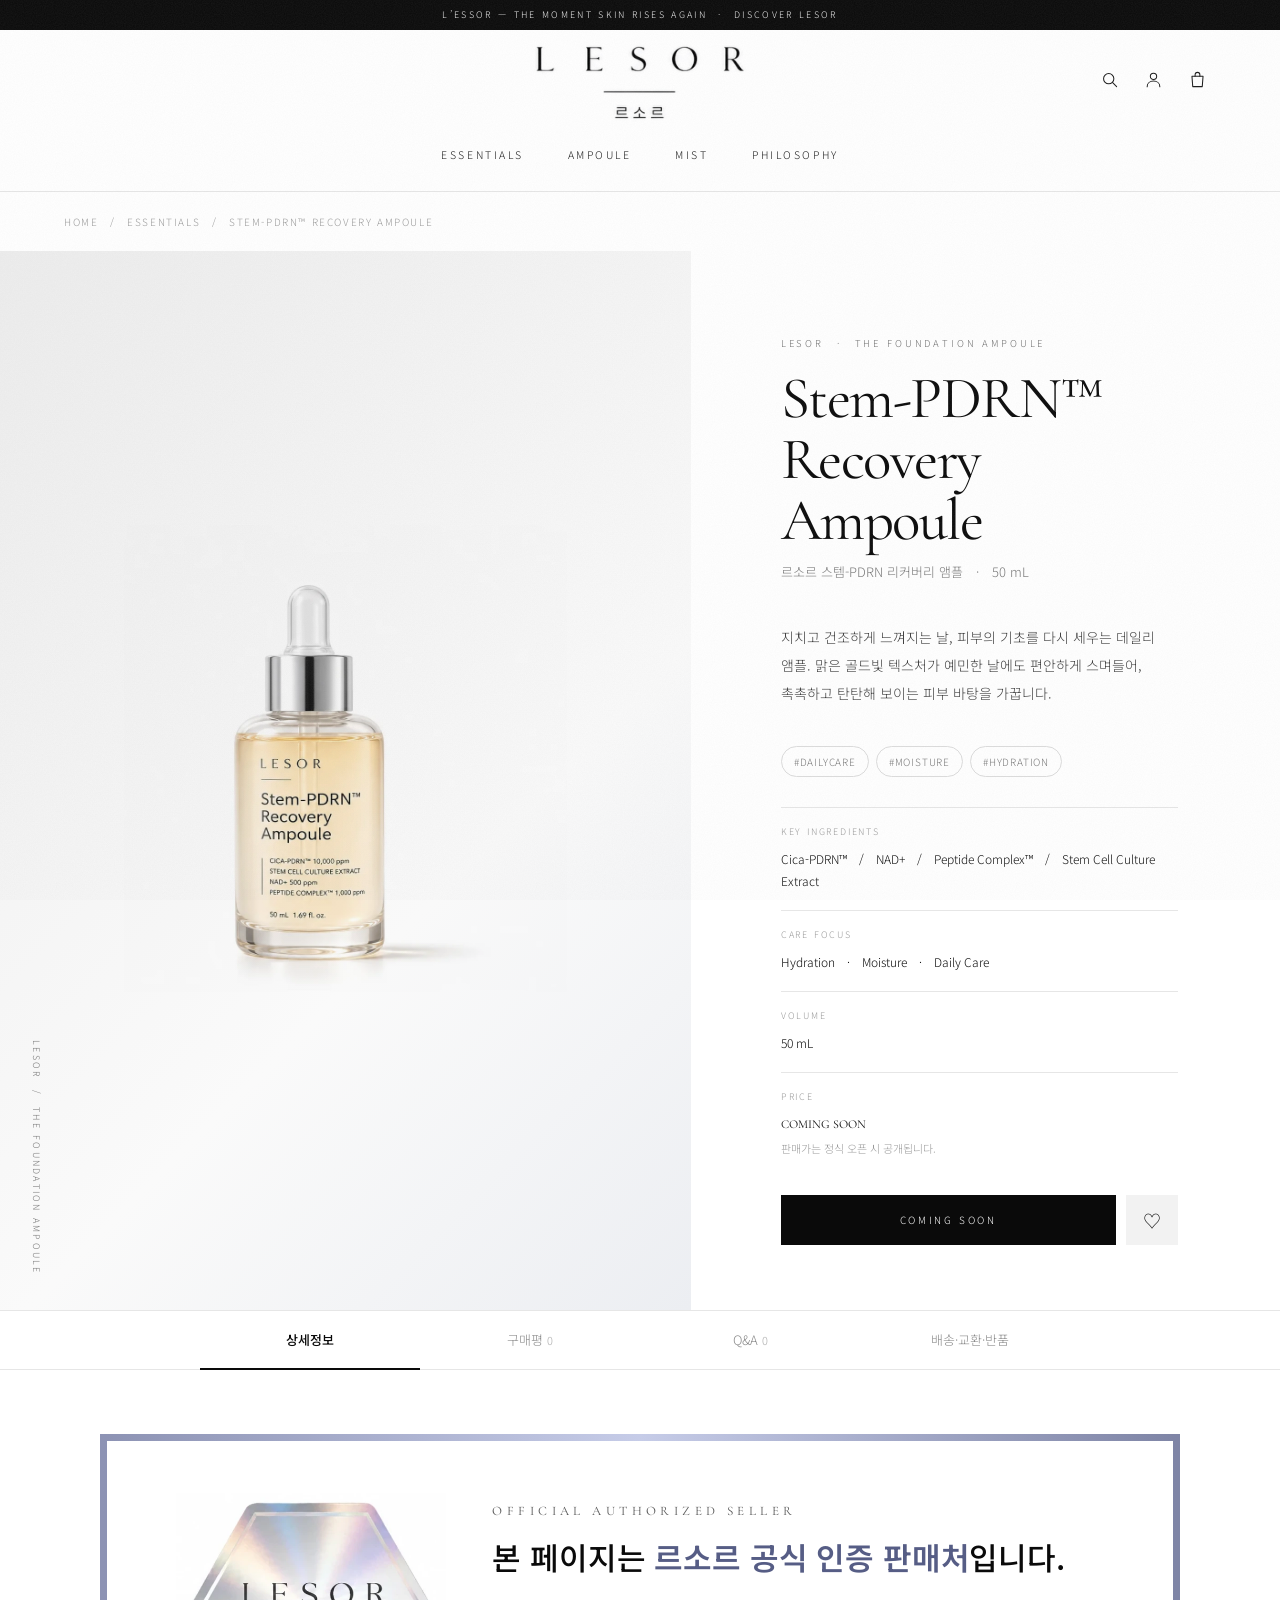
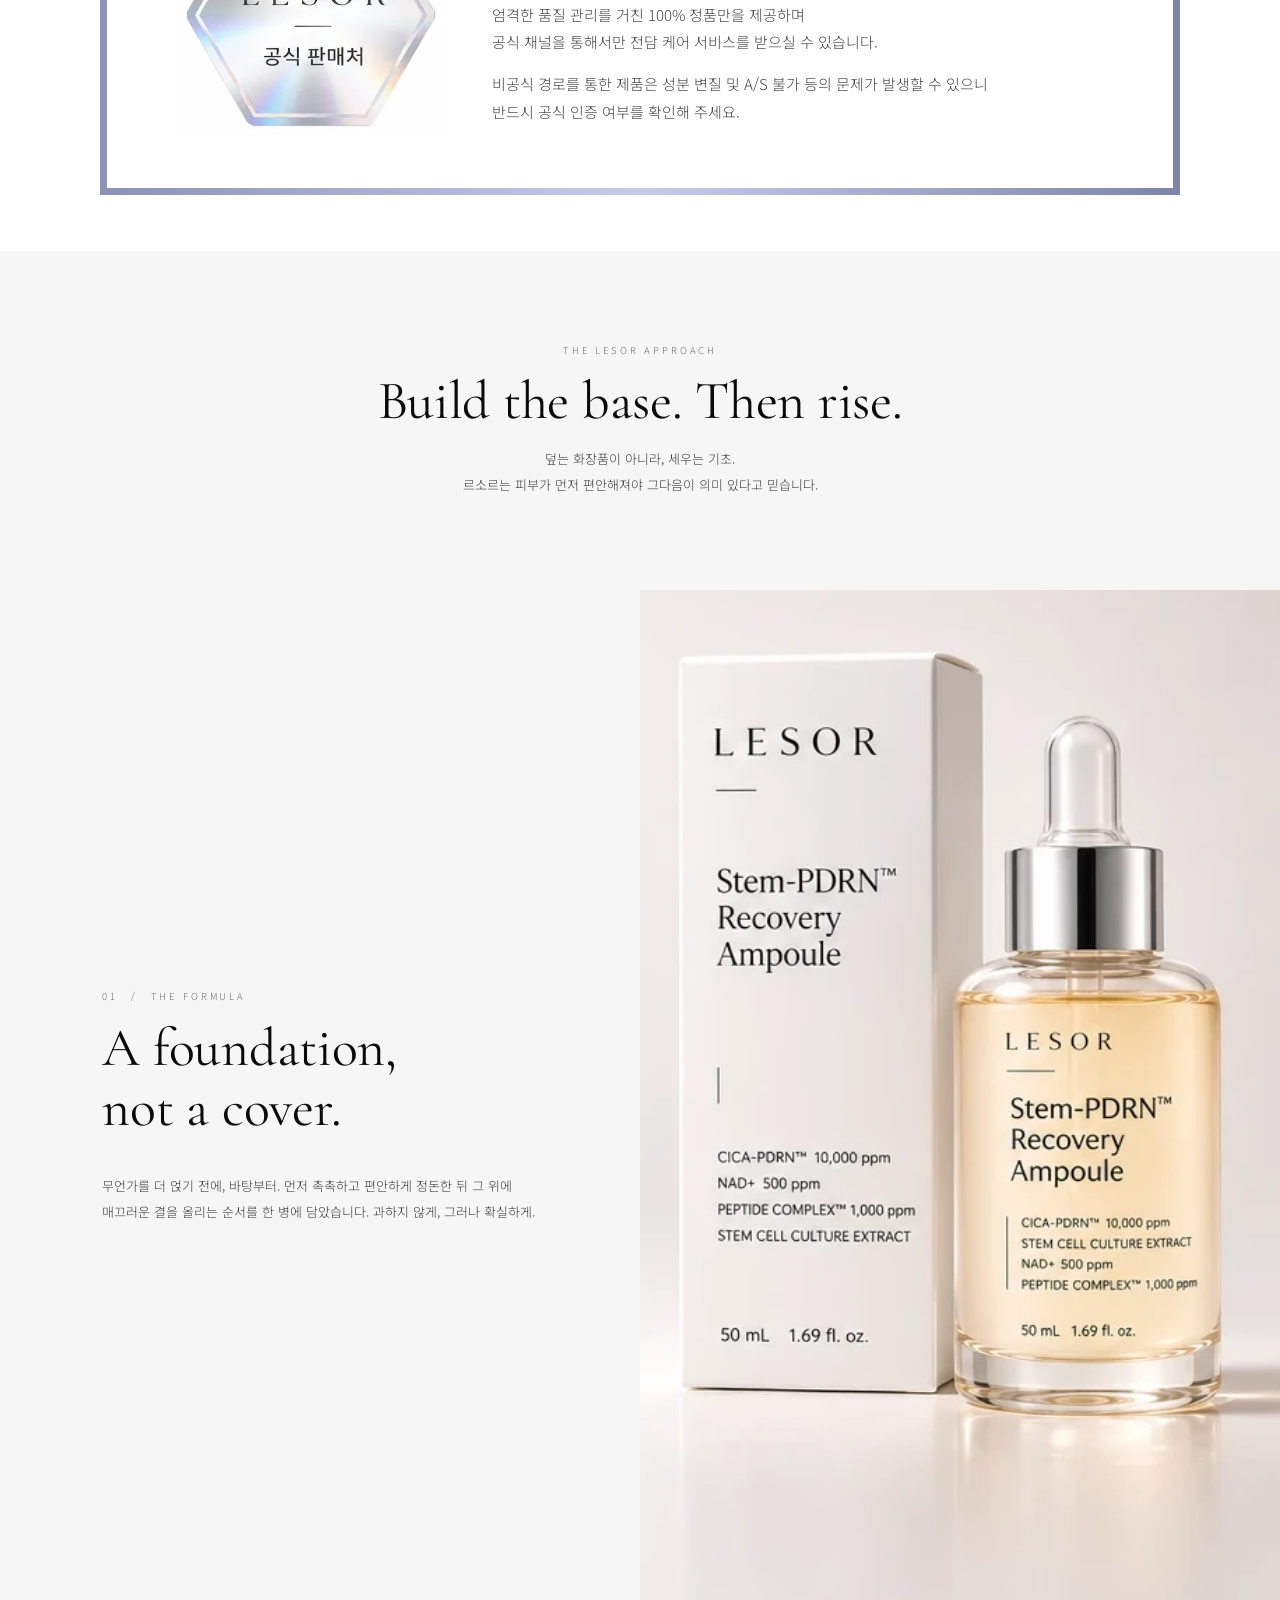
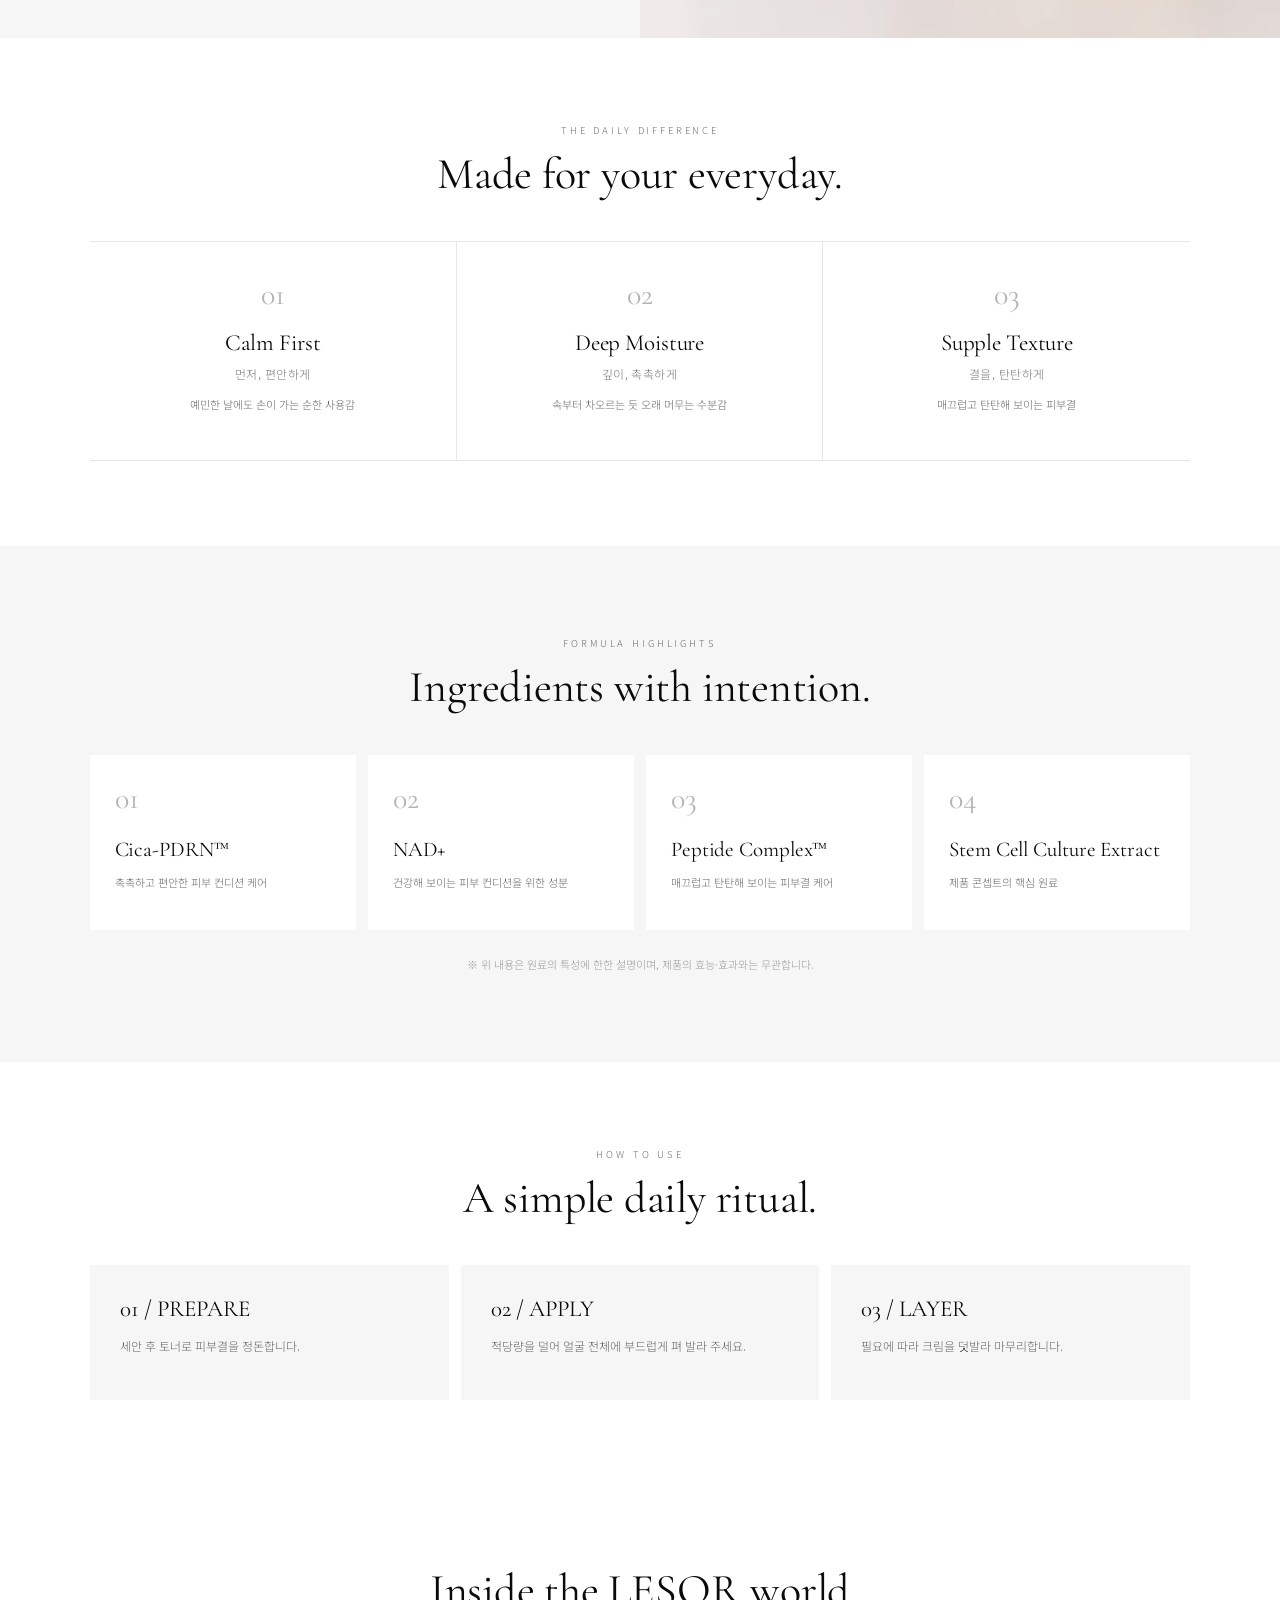
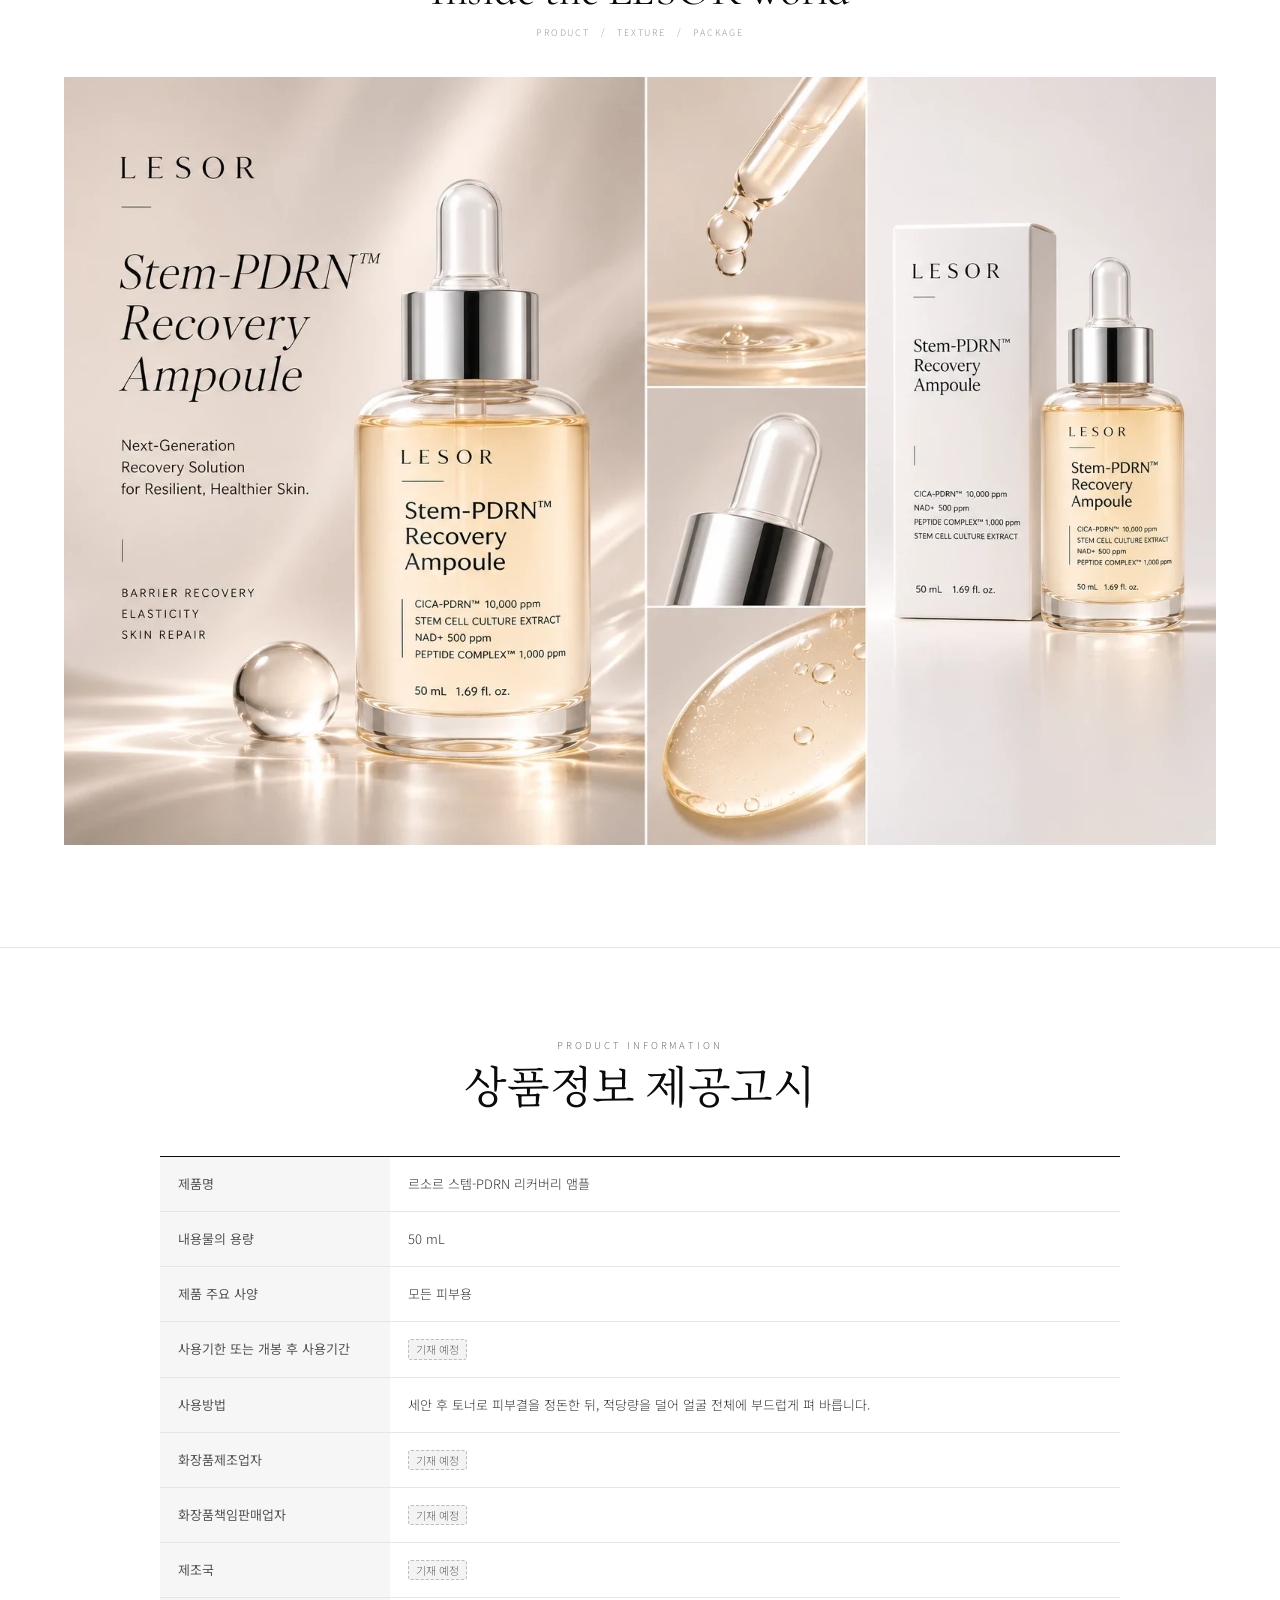
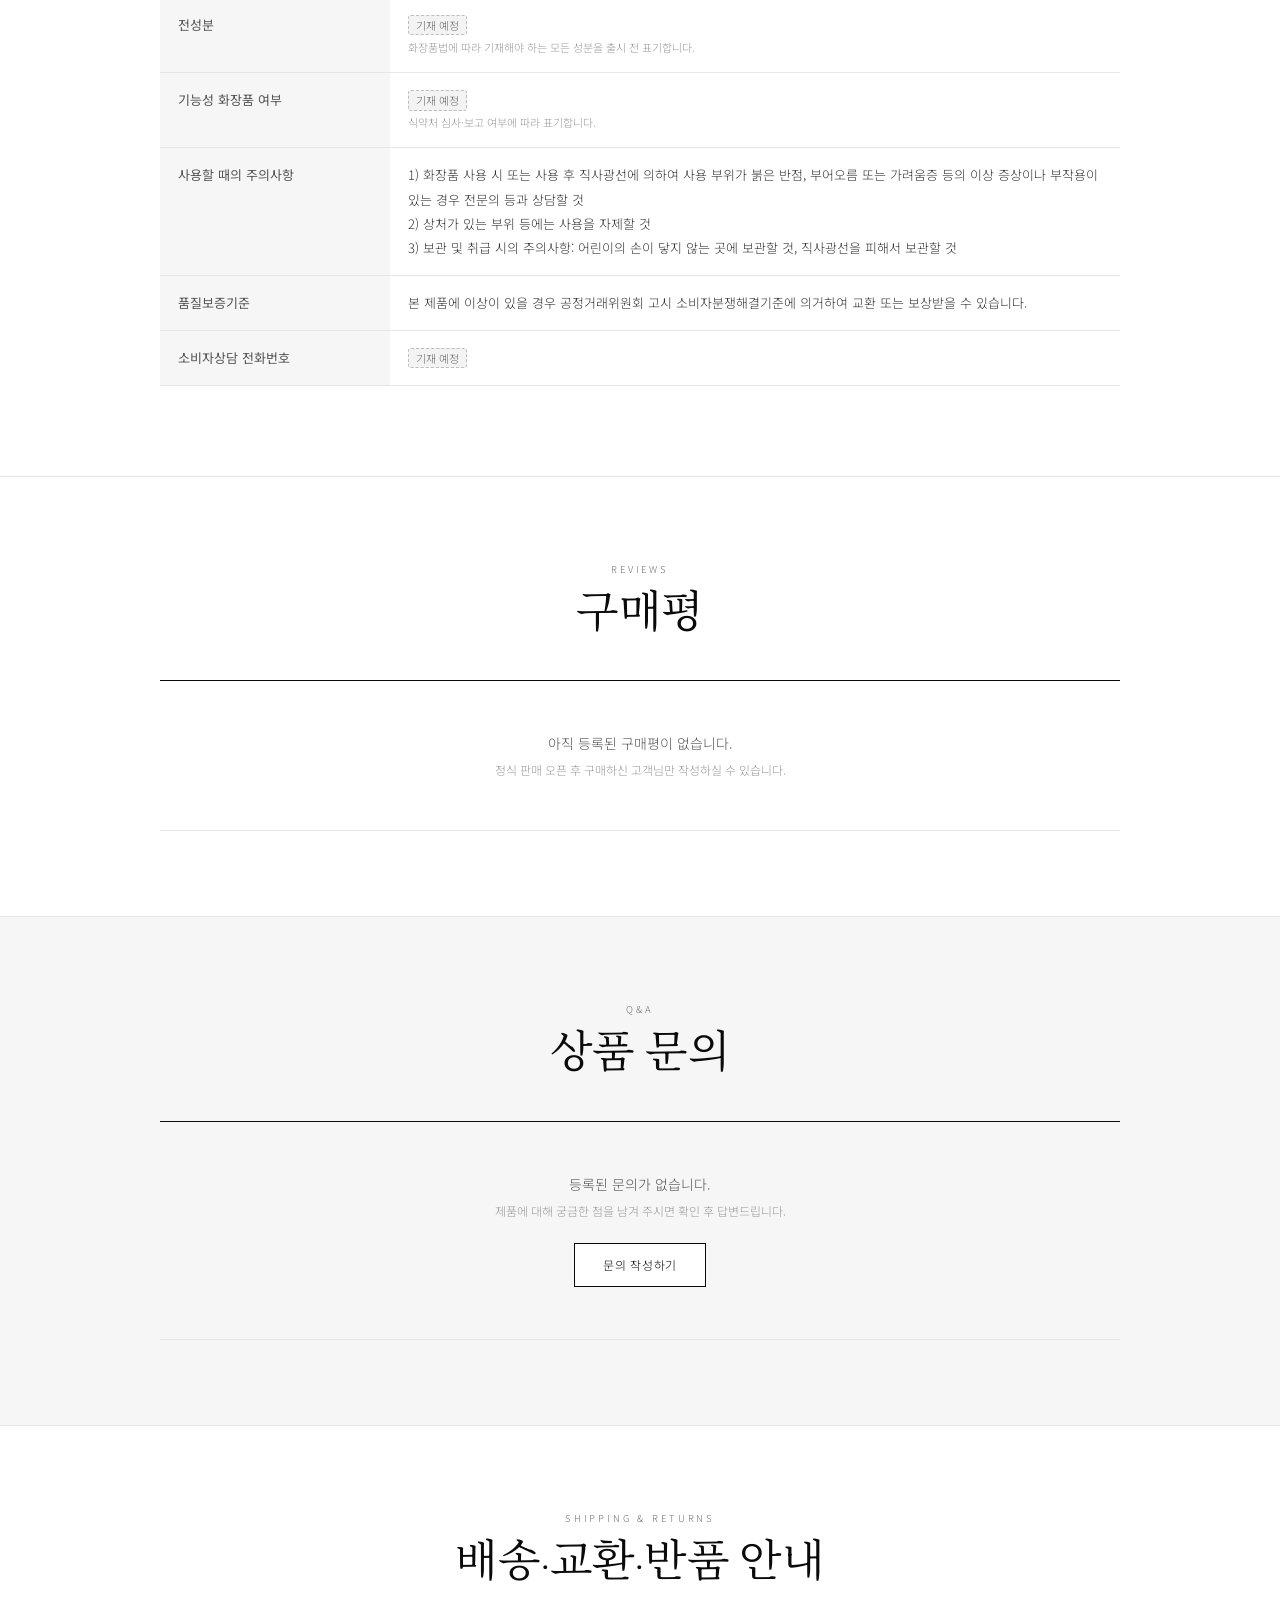
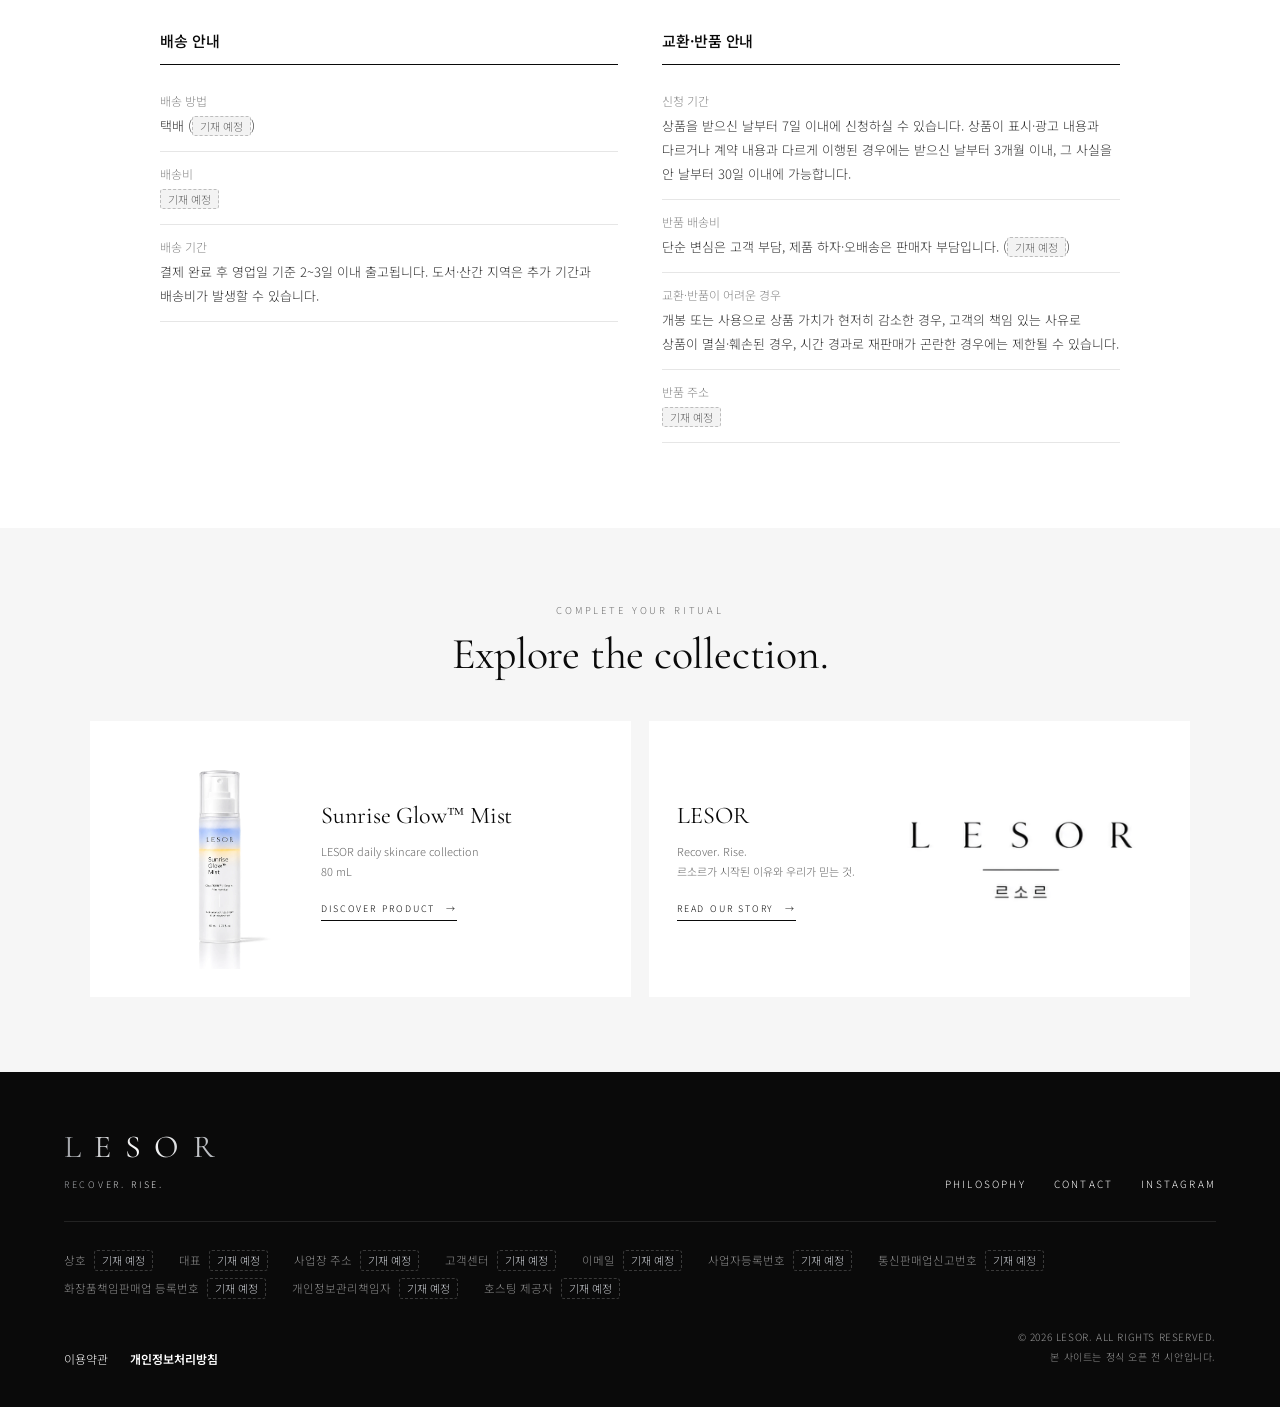
==== commit c4b59fce: "컬러 정리: 화이트 배경·블랙 글씨, 제트블랙 푸터에 실버 글씨, 전체 그레인 Co-Authored-By: Claude Fable 5.2 <noreply@anthropic.com>" ====
--- a/ampoule.html
+++ b/ampoule.html
@@ -5,7 +5,7 @@
 <meta name="viewport" content="width=device-width, initial-scale=1">
 <title>LESOR | Stem-PDRN™ Recovery Ampoule</title>
 <meta name="description" content="LESOR Stem-PDRN™ Recovery Ampoule — 덮지 않고 세우는 기초. 피부 바탕을 가꾸는 데일리 앰플.">
-<meta name="theme-color" content="#1d1b18">
+<meta name="theme-color" content="#0a0a0a">
 <meta property="og:type" content="website">
 <meta property="og:site_name" content="LESOR 르소르">
 <meta property="og:title" content="LESOR | Stem-PDRN™ Recovery Ampoule">
@@ -17,7 +17,7 @@
 <link rel="preconnect" href="https://fonts.googleapis.com">
 <link rel="preconnect" href="https://fonts.gstatic.com" crossorigin>
 <link rel="stylesheet" href="https://fonts.googleapis.com/css2?family=Cormorant+Garamond:ital,wght@0,400;0,500;1,400;1,500&family=Noto+Sans+KR:wght@300;400;500&family=Noto+Serif+KR:wght@400;500&display=swap">
-<link rel="stylesheet" href="style.css">
+<link rel="stylesheet" href="style.css?v=20261117i">
 </head>
 <body>
 <div class="promo">L’ESSOR — THE MOMENT SKIN RISES AGAIN　·　DISCOVER LESOR</div>
@@ -37,7 +37,7 @@
 </header>
 <div class="crumb"><a href="index.html">HOME</a>　/　<a href="index.html#shop">ESSENTIALS</a>　/　STEM-PDRN™ RECOVERY AMPOULE</div>
 <main>
-<section class="hero">
+<section class="hero ">
   <div class="visual"><img src="images/product-ampoule.webp" alt="LESOR Stem-PDRN™ Recovery Ampoule" width="972" height="1296"><span class="vertical">LESOR　/　THE FOUNDATION AMPOULE</span></div>
   <div class="copy">
     <div class="eyebrow">LESOR　·　THE FOUNDATION AMPOULE</div>
@@ -72,7 +72,7 @@
     </div>
   </div>
 </section>
-<section class="band"><div class="eyebrow">THE LESOR APPROACH</div><h2>Build the base. Then rise.</h2><p>덮는 화장품이 아니라, 세우는 기초.<br>르소르는 피부가 먼저 편안해져야 그다음이 의미 있다고 믿습니다.</p></section>
+<section class="band "><div class="eyebrow">THE LESOR APPROACH</div><h2>Build the base. Then rise.</h2><p>덮는 화장품이 아니라, 세우는 기초.<br>르소르는 피부가 먼저 편안해져야 그다음이 의미 있다고 믿습니다.</p></section>
 <section class="split">
   <div class="words"><div class="eyebrow">01　/　THE FORMULA</div><h2>A foundation,<br>not a cover.</h2><p>무언가를 더 얹기 전에, 바탕부터. 먼저 촉촉하고 편안하게 정돈한 뒤 그 위에 매끄러운 결을 올리는 순서를 한 병에 담았습니다. 과하지 않게, 그러나 확실하게.</p></div>
   <img src="images/detail-ampoule.webp" alt="LESOR Stem-PDRN™ Recovery Ampoule detail" width="458" height="750" loading="lazy">
@@ -162,7 +162,7 @@
 <section class="related">
   <div class="section-title"><div class="eyebrow">COMPLETE YOUR RITUAL</div><h2>Explore the collection.</h2></div>
   <div class="related-grid">
-    <a href="mist.html"><img src="images/product-mist.webp" alt="Sunrise Glow™ Mist" width="1086" height="1448" loading="lazy"><div><h3>Sunrise Glow™ Mist</h3><p>LESOR daily skincare collection<br>80 mL</p><em>DISCOVER PRODUCT　→</em></div></a>
+    <a href="mist-sunrise-glow.html"><img src="images/product-mist-sunrise.webp" alt="Sunrise Glow™ Mist" width="1086" height="1448" loading="lazy"><div><h3>Sunrise Glow™ Mist</h3><p>LESOR daily skincare collection<br>80 mL</p><em>DISCOVER PRODUCT　→</em></div></a>
     <a href="story.html"><div><h3>LESOR</h3><p>Recover. Rise.<br>르소르가 시작된 이유와 우리가 믿는 것.</p><em>READ OUR STORY　→</em></div><img class="brand-mark" src="images/logo.webp" alt="LESOR 르소르" width="1053" height="381" loading="lazy"></a>
   </div>
 </section>
@@ -200,6 +200,6 @@
   </div>
 </footer>
 <div class="toast" role="status" aria-live="polite"></div>
-<script src="site.js"></script>
+<script src="site.js?v=20261117i"></script>
 </body>
 </html>
--- a/style.css
+++ b/style.css
@@ -1,27 +1,27 @@
 
-:root{--ink:#191919;--muted:#777;--line:#e9e6e1;--cream:#f5f2ee;--blue:#e9eef8;--gold:#d9bd83;--serif:"Times New Roman",Georgia,serif}
+:root{--ink:#191919;--muted:#777;--line:#e6e6e6;--cream:#f6f6f6;--blue:#e9eef8;--gold:#bdbdbd;--serif:"Times New Roman",Georgia,serif}
 *{box-sizing:border-box}html{scroll-behavior:smooth}body{margin:0;color:var(--ink);background:#fff;font-family:Arial,"Noto Sans KR",sans-serif;font-weight:300}a{color:inherit;text-decoration:none}img{display:block;max-width:100%;height:auto}
-.promo{height:30px;background:#1d1b18;color:#fff;text-align:center;padding:8px 10px;font-size:9px;letter-spacing:.2em}
+.promo{height:30px;background:#0a0a0a;color:#fff;text-align:center;padding:8px 10px;font-size:9px;letter-spacing:.2em}
 header{min-height:140px;padding:13px 5vw 16px;border-bottom:1px solid #eee;display:flex;flex-direction:column;align-items:center;justify-content:center;gap:8px;background:rgba(255,255,255,.98);position:sticky;top:0;z-index:10}
 .logo{display:flex;align-items:center;justify-content:center;width:100%;height:78px}.logo img{display:block;width:222px;height:80px;object-fit:contain}.nav{display:flex;justify-content:center;gap:35px;font-size:10px;letter-spacing:.16em}.right{position:absolute;right:5vw;top:30px;display:flex;gap:6px}
 .crumb{padding:22px 5vw;color:#999;font-size:10px;letter-spacing:.1em}
 .hero{display:grid;grid-template-columns:1.08fr .92fr;min-height:690px}
-.visual{background:linear-gradient(135deg,#e7e5e3,#f8f7f5 65%,#e9edf6);display:flex;align-items:center;justify-content:center;position:relative;overflow:hidden;padding:45px}
+.visual{background:linear-gradient(135deg,#ededed,#f7f7f7 65%,#eceef2);display:flex;align-items:center;justify-content:center;position:relative;overflow:hidden;padding:45px}
 .visual img{height:590px;width:90%;object-fit:contain;mix-blend-mode:multiply}
 .visual .vertical{position:absolute;left:30px;bottom:35px;font-size:9px;letter-spacing:.25em;writing-mode:vertical-rl;color:#777}
 .copy{padding:85px 8vw 65px 7vw;display:flex;flex-direction:column;justify-content:center}
 .eyebrow{font-size:9px;letter-spacing:.24em;color:#888}.copy h1{font:normal clamp(36px,4.1vw,58px)/1.08 var(--serif);letter-spacing:-.025em;margin:18px 0 10px}.kr{font-size:13px;color:#777;margin-bottom:28px}
-.lead{font-size:14px;line-height:2;color:#555;max-width:480px}.chips{display:flex;flex-wrap:wrap;gap:7px;margin:25px 0 30px}.chip{border:1px solid #ddd8d1;border-radius:30px;padding:7px 12px;font-size:10px;color:#777}
+.lead{font-size:14px;line-height:2;color:#555;max-width:480px}.chips{display:flex;flex-wrap:wrap;gap:7px;margin:25px 0 30px}.chip{border:1px solid #dcdcdc;border-radius:30px;padding:7px 12px;font-size:10px;color:#777}
 .spec{border-top:1px solid var(--line);padding:17px 0}.spec small{display:block;font-size:9px;letter-spacing:.2em;color:#999;margin-bottom:10px}.spec div{font-size:12px;line-height:1.9}
-.buy{display:flex;gap:10px;margin-top:22px}.buy button{height:50px;border:0;cursor:pointer}.cart{flex:1;background:#1d1b18;color:#fff;font-size:10px;letter-spacing:.2em}.wish{width:52px;background:#f2f0ed;font-size:18px}.price{font:normal 18px var(--serif)}
-.band{padding:92px 8vw;text-align:center;background:#f6f4f1}.band.blue{background:linear-gradient(115deg,#e7edf8,#f6f1e9)}.band h2{font:normal clamp(32px,4vw,48px) var(--serif);margin:14px 0}.band p{font-size:13px;line-height:2;color:#666;max-width:650px;margin:0 auto}
-.split{display:grid;grid-template-columns:1fr 1fr;min-height:520px}.split img{width:100%;height:100%;object-fit:cover}.split .words{padding:8vw;display:flex;flex-direction:column;justify-content:center;background:#faf9f7}.words h2{font:normal clamp(32px,4vw,50px)/1.12 var(--serif);margin:15px 0 22px}.words p{font-size:13px;line-height:2;color:#666;max-width:440px}
-.points{padding:85px 7vw}.section-title{text-align:center;margin-bottom:42px}.section-title h2{font:normal 36px var(--serif);margin:12px 0}.cards{display:grid;grid-template-columns:repeat(3,1fr);border-top:1px solid var(--line);border-bottom:1px solid var(--line)}.card{text-align:center;padding:34px 24px;border-right:1px solid var(--line)}.card:last-child{border:0}.num{font:normal 28px var(--serif);color:#bda779}.card h3{font:normal 20px var(--serif);margin:16px 0 10px}.card p{font-size:11px;color:#888;line-height:1.9}
-.ingredient{background:#f7f7f6;padding:90px 7vw}.ingredient-grid{display:grid;grid-template-columns:repeat(4,1fr);gap:12px}.ingredient-item{background:white;padding:25px;min-height:175px}.ingredient-item span{font:normal 26px var(--serif);color:#c3ad80}.ingredient-item h3{font:normal 18px var(--serif);margin:20px 0 8px}.ingredient-item p{font-size:11px;line-height:1.8;color:#888}
-.how{padding:85px 7vw}.how-grid{display:grid;grid-template-columns:repeat(3,1fr);gap:12px}.how-item{background:#f6f4f1;padding:30px}.how-item b{font:normal 20px var(--serif)}.how-item p{font-size:12px;color:#777;line-height:1.9}
+.buy{display:flex;gap:10px;margin-top:22px}.buy button{height:50px;border:0;cursor:pointer}.cart{flex:1;background:#0a0a0a;color:#fff;font-size:10px;letter-spacing:.2em}.wish{width:52px;background:#f2f2f2;font-size:18px}.price{font:normal 18px var(--serif)}
+.band{padding:92px 8vw;text-align:center;background:#f6f6f6}.band.blue{background:linear-gradient(115deg,#e7edf8,#f6f1e9)}.band h2{font:normal clamp(32px,4vw,48px) var(--serif);margin:14px 0}.band p{font-size:13px;line-height:2;color:#666;max-width:650px;margin:0 auto}
+.split{display:grid;grid-template-columns:1fr 1fr;min-height:520px}.split img{width:100%;height:100%;object-fit:cover}.split .words{padding:8vw;display:flex;flex-direction:column;justify-content:center;background:#fafafa}.words h2{font:normal clamp(32px,4vw,50px)/1.12 var(--serif);margin:15px 0 22px}.words p{font-size:13px;line-height:2;color:#666;max-width:440px}
+.points{padding:85px 7vw}.section-title{text-align:center;margin-bottom:42px}.section-title h2{font:normal 36px var(--serif);margin:12px 0}.cards{display:grid;grid-template-columns:repeat(3,1fr);border-top:1px solid var(--line);border-bottom:1px solid var(--line)}.card{text-align:center;padding:34px 24px;border-right:1px solid var(--line)}.card:last-child{border:0}.num{font:normal 28px var(--serif);color:#8c8c8c}.card h3{font:normal 20px var(--serif);margin:16px 0 10px}.card p{font-size:11px;color:#888;line-height:1.9}
+.ingredient{background:#f7f7f6;padding:90px 7vw}.ingredient-grid{display:grid;grid-template-columns:repeat(4,1fr);gap:12px}.ingredient-item{background:white;padding:25px;min-height:175px}.ingredient-item span{font:normal 26px var(--serif);color:#8c8c8c}.ingredient-item h3{font:normal 18px var(--serif);margin:20px 0 8px}.ingredient-item p{font-size:11px;line-height:1.8;color:#888}
+.how{padding:85px 7vw}.how-grid{display:grid;grid-template-columns:repeat(3,1fr);gap:12px}.how-item{background:#f6f6f6;padding:30px}.how-item b{font:normal 20px var(--serif)}.how-item p{font-size:12px;color:#777;line-height:1.9}
 .editorial{padding:80px 5vw}.editorial h2{text-align:center;font:normal 36px var(--serif);margin:0 0 10px}.editorial .caption{text-align:center;font-size:9px;letter-spacing:.2em;color:#999;margin-bottom:38px}.poster{width:100%;height:auto;margin:0 auto 22px}
-.related{padding:75px 7vw;background:#f8f7f5}.related-grid{display:grid;grid-template-columns:1fr 1fr;gap:18px}.related a{background:#fff;padding:28px;display:grid;grid-template-columns:42% 58%;align-items:center;min-height:260px}.related img{height:220px;width:100%;object-fit:contain}.related h3{font:normal 25px var(--serif);margin:0 0 10px}.related p{font-size:11px;line-height:1.8;color:#888}.related em{font-style:normal;font-size:9px;letter-spacing:.16em;border-bottom:1px solid #aaa;padding-bottom:5px}
-footer{background:#1d1b18;color:#eee;padding:55px 5vw 40px}.footlogo{font:normal 27px var(--serif);letter-spacing:.34em}.footnote{font-size:10px;line-height:2;color:#aaa;text-align:right;letter-spacing:.06em}
+.related{padding:75px 7vw;background:#f7f7f7}.related-grid{display:grid;grid-template-columns:1fr 1fr;gap:18px}.related a{background:#fff;padding:28px;display:grid;grid-template-columns:42% 58%;align-items:center;min-height:260px}.related img{height:220px;width:100%;object-fit:contain}.related h3{font:normal 25px var(--serif);margin:0 0 10px}.related p{font-size:11px;line-height:1.8;color:#888}.related em{font-style:normal;font-size:9px;letter-spacing:.16em;border-bottom:1px solid #aaa;padding-bottom:5px}
+footer{background:#0a0a0a;color:#eee;padding:55px 5vw 40px}.footlogo{font:normal 27px var(--serif);letter-spacing:.34em}.footnote{font-size:10px;line-height:2;color:#aaa;text-align:right;letter-spacing:.06em}
 @media(max-width:800px){header{min-height:120px;padding:8px 18px 12px;gap:5px}.logo{height:62px}.logo img{width:176px;height:64px}.nav{gap:16px;font-size:8px}.right{top:20px;right:10px;gap:0}.hero{grid-template-columns:1fr}.visual{min-height:490px;padding:25px}.visual img{height:450px}.copy{padding:55px 8vw}.split{grid-template-columns:1fr}.split img{min-height:300px;max-height:460px}.cards{grid-template-columns:1fr}.card{border-right:0;border-bottom:1px solid var(--line)}.ingredient-grid{grid-template-columns:1fr 1fr}.how-grid{grid-template-columns:1fr}.related-grid{grid-template-columns:1fr}.footnote{text-align:left}}
 @media(max-width:480px){.promo{font-size:8px}.logo img{width:158px;height:57px}.nav{gap:13px;font-size:7px}.crumb{padding:16px 18px}.visual{min-height:430px}.visual img{height:400px}.copy h1{font-size:39px}.band{padding:70px 22px}.points,.ingredient,.how{padding:65px 20px}.ingredient-grid{gap:8px}.ingredient-item{padding:18px;min-height:160px}.editorial{padding:60px 14px}}
 
@@ -29,7 +29,7 @@
 button{font:inherit;color:inherit}
 [id]{scroll-margin-top:calc(var(--hh,140px) + 64px)}
 .icon{width:38px;height:38px;display:grid;place-items:center;background:none;border:0;padding:0;cursor:pointer;border-radius:50%}
-.icon:hover{background:#f2f0ed}
+.icon:hover{background:#f2f2f2}
 .icon svg{width:19px;height:19px;fill:none;stroke:#191919;stroke-width:1.3;stroke-linecap:round;stroke-linejoin:round}
 .crumb a:hover,.nav a:hover{color:#191919;text-decoration:underline;text-underline-offset:5px}
 .home-hero{padding:115px 8vw}.home-hero h1{font:normal clamp(36px,4.6vw,56px)/1.12 var(--serif);margin:14px 0}
@@ -55,12 +55,12 @@
 .info{padding:90px 7vw;border-top:1px solid var(--line)}
 .info-table{width:100%;max-width:960px;margin:0 auto;border-collapse:collapse;border-top:1px solid var(--ink);font-size:13px;line-height:1.85}
 .info-table th,.info-table td{padding:15px 18px;border-bottom:1px solid var(--line);text-align:left;vertical-align:top}
-.info-table th{width:230px;background:#faf9f7;font-weight:400;color:#555}
+.info-table th{width:230px;background:#fafafa;font-weight:400;color:#555}
 .info-table td{color:#333;word-break:keep-all}
 .info-table small{display:block;font-size:11px;color:#999}
-.tbd{display:inline-block;font-size:11px;line-height:1.5;color:#8a6d1f;background:#fbf3dc;border:1px dashed #d9bd83;border-radius:3px;padding:1px 7px}
-
-.board{padding:85px 7vw;border-top:1px solid var(--line)}.board.alt{background:#faf9f7}
+.tbd{display:inline-block;font-size:11px;line-height:1.5;color:#666666;background:#f3f3f3;border:1px dashed #bdbdbd;border-radius:3px;padding:1px 7px}
+
+.board{padding:85px 7vw;border-top:1px solid var(--line)}.board.alt{background:#fafafa}
 .empty{max-width:960px;margin:0 auto;text-align:center;padding:52px 20px;border-top:1px solid var(--ink);border-bottom:1px solid var(--line)}
 .empty p{font-size:14px;color:#555;margin:0 0 8px}.empty small{display:block;font-size:12px;color:#999}
 .ghost{margin-top:24px;height:44px;padding:0 28px;background:#fff;border:1px solid var(--ink);font-size:12px;letter-spacing:.06em;cursor:pointer}
@@ -79,11 +79,11 @@
 .foot-links a:hover,.foot-links button:hover,.foot-policy button:hover{color:#fff;text-decoration:underline;text-underline-offset:5px}
 .biz{display:flex;flex-wrap:wrap;gap:7px 26px;margin:28px 0;font-size:11.5px;line-height:1.7;color:#aaa}
 .biz div{display:flex;gap:8px;align-items:center}.biz dt{color:#777}.biz dd{margin:0}
-footer .tbd{background:transparent;color:#d9bd83;border-color:#6d6247}
+footer .tbd{background:transparent;color:#bdbdbd;border-color:#4a4a4a}
 .foot-bottom{display:flex;justify-content:space-between;align-items:flex-end;gap:24px}
 .foot-policy{display:flex;gap:22px;font-size:12px;color:#ccc}.foot-policy strong{font-weight:600;color:#fff}
 
-.toast{position:fixed;left:50%;bottom:34px;transform:translate(-50%,20px);background:#1d1b18;color:#fff;font-size:13px;padding:14px 24px;border-radius:4px;opacity:0;pointer-events:none;transition:.25s;z-index:30;max-width:calc(100vw - 32px);text-align:center;box-shadow:0 8px 28px rgba(0,0,0,.18)}
+.toast{position:fixed;left:50%;bottom:34px;transform:translate(-50%,20px);background:#0a0a0a;color:#fff;font-size:13px;padding:14px 24px;border-radius:4px;opacity:0;pointer-events:none;transition:.25s;z-index:30;max-width:calc(100vw - 32px);text-align:center;box-shadow:0 8px 28px rgba(0,0,0,.18)}
 .toast.show{opacity:1;transform:translate(-50%,0)}
 
 :focus-visible{outline:2px solid #565d85;outline-offset:3px}
@@ -121,7 +121,7 @@
 .nav{margin-top:16px}
 header{padding-bottom:22px}
 .section-sub{font-size:13px;line-height:1.9;color:#777;margin:0 auto;max-width:560px;word-break:keep-all}
-.card-kr{font-size:12px;letter-spacing:.04em;color:#8a7a55;margin:-2px 0 12px}
+.card-kr{font-size:12px;letter-spacing:.04em;color:#8c8c8c;margin:-2px 0 12px}
 .band p,.words p,.lead{word-break:keep-all}
 .words p+p{margin-top:14px}
 
@@ -131,7 +131,7 @@
 .shop-grid p{font-size:11.5px;line-height:1.8;color:#888}
 .shop-grid em{font-style:normal;font-size:9px;letter-spacing:.16em;border-bottom:1px solid #aaa;padding-bottom:5px}
 
-.manifesto{background:#1d1b18;color:#f3f1ec;text-align:center;padding:110px 8vw}
+.manifesto{background:#0a0a0a;color:#f3f1ec;text-align:center;padding:110px 8vw}
 .manifesto .eyebrow{color:#b9a476}
 .manifesto blockquote{margin:30px auto 0;max-width:720px}
 .manifesto p{font-size:clamp(16px,2vw,21px);line-height:1.9;font-weight:300;margin:0 0 20px;word-break:keep-all;color:#d8d5cf}
@@ -147,7 +147,7 @@
 .origin .origin-line{font-size:17px;color:var(--ink);margin:34px 0}
 .origin .origin-q{font:italic normal clamp(20px,2.6vw,26px)/1.6 var(--serif);color:var(--ink);margin:30px 0 0}
 
-.logo-story{padding:90px 7vw;background:#f7f6f3}
+.logo-story{padding:90px 7vw;background:#f6f6f6}
 .logo-story-grid{max-width:1000px;margin:0 auto;display:grid;grid-template-columns:1fr 1fr;gap:56px;align-items:center}
 .logo-plate{background:#fff;padding:64px 12%;display:grid;place-items:center}
 .logo-plate img{width:100%;mix-blend-mode:multiply}
@@ -155,7 +155,7 @@
 .logo-story dl div{padding:20px 0;border-bottom:1px solid var(--line)}
 .logo-story dl div:first-child{border-top:1px solid var(--ink)}
 .logo-story dt{font:normal 19px var(--serif);margin-bottom:8px}
-.logo-story dt span{font:300 11px Arial,"Noto Sans KR",sans-serif;color:#8a7a55;margin-left:10px;letter-spacing:.04em}
+.logo-story dt span{font:300 11px Arial,"Noto Sans KR",sans-serif;color:#8c8c8c;margin-left:10px;letter-spacing:.04em}
 .logo-story dd{margin:0;font-size:13px;line-height:1.9;color:#666;word-break:keep-all}
 
 @media(max-width:800px){
@@ -170,18 +170,18 @@
 @media(max-width:800px){.shop-grid h3{font-size:17px}.shop-grid img{height:190px}}
 
 /* ── 디자인 개편: 서체·컬러 ───────────────────── */
-:root{--ink:#1c1a17;--dark:#1d1b18;--muted:#7b756c;--line:#e7e2da;--ivory:#f7f4ef;--gold:#a88c5d;--dawn:linear-gradient(118deg,#dde5f4 0%,#efeaea 52%,#f7ead8 100%);
+:root{--ink:#0a0a0a;--dark:#0a0a0a;--muted:#777777;--line:#e6e6e6;--ivory:#f6f6f6;--gold:#8c8c8c;--dawn:linear-gradient(118deg,#dde5f4 0%,#efeaea 52%,#f7ead8 100%);
 --serif:"Cormorant Garamond","Noto Serif KR","Times New Roman",serif;--sans:"Noto Sans KR","Apple SD Gothic Neo",Arial,sans-serif}
-body{font-family:var(--sans);background:#fffefc;-webkit-font-smoothing:antialiased;text-rendering:optimizeLegibility}
+body{font-family:var(--sans);background:#ffffff;-webkit-font-smoothing:antialiased;text-rendering:optimizeLegibility}
 .price-note,.logo-story dt span{font-family:var(--sans)}
 h1,h2,h3{font-weight:400;letter-spacing:-.005em}
 
-.promo{background:var(--dark);letter-spacing:.26em;font-size:9px;color:#e9e3d6}
-header{border-bottom:1px solid var(--line);background:rgba(255,254,252,.97);backdrop-filter:blur(8px)}
-.nav{gap:44px;font-size:10.5px;letter-spacing:.24em;margin-top:18px;color:#3a3732}
+.promo{background:var(--dark);letter-spacing:.26em;font-size:9px;color:#f2f2f2}
+header{border-bottom:1px solid var(--line);background:#ffffff;backdrop-filter:blur(8px)}
+.nav{gap:44px;font-size:10.5px;letter-spacing:.24em;margin-top:18px;color:#1a1a1a}
 .nav a{padding-bottom:6px;border-bottom:1px solid transparent;transition:border-color .2s,color .2s}
 .nav a:hover{color:var(--ink);border-bottom-color:var(--gold);text-decoration:none}
-.crumb{color:#a39c90;letter-spacing:.16em}
+.crumb{color:#9a9a9a;letter-spacing:.16em}
 .eyebrow{color:var(--gold);letter-spacing:.3em;font-size:9.5px}
 
 .band{background:var(--ivory)}
@@ -189,7 +189,7 @@
 .home-hero{padding:150px 8vw 140px}
 .home-hero .eyebrow::after{content:"";display:block;width:44px;height:1px;background:var(--ink);opacity:.55;margin:26px auto 4px}
 .home-hero h1{font-size:clamp(46px,6.4vw,84px);line-height:1.04;margin:18px 0 22px}
-.home-hero p{font-size:14px;color:#5d584f}
+.home-hero p{font-size:14px;color:#555555}
 .band h2{font-size:clamp(34px,4.4vw,54px);line-height:1.12}
 .section-title h2,.editorial h2{font-size:clamp(32px,3.6vw,44px);line-height:1.15}
 .words h2{font-size:clamp(34px,4.2vw,56px)}
@@ -199,32 +199,32 @@
 .card-kr,.logo-story dt span{color:var(--gold)}
 .shop-grid h3,.related h3{font-size:24px;line-height:1.2}
 .shop-grid a,.related a{transition:box-shadow .25s,transform .25s}
-.shop-grid a:hover,.related a:hover{box-shadow:0 14px 40px rgba(60,48,30,.09);transform:translateY(-2px)}
+.shop-grid a:hover,.related a:hover{box-shadow:0 14px 40px rgba(0,0,0,.08);transform:translateY(-2px)}
 .shop-grid em,.related em{letter-spacing:.2em;border-bottom-color:var(--gold)}
-.points,.how,.editorial,.info,.board,.policy{background:#fffefc}
+.points,.how,.editorial,.info,.board,.policy{background:#ffffff}
 .ingredient,.related,.board.alt,.logo-story{background:var(--ivory)}
 .split .words{background:var(--ivory)}
 .how-item{background:var(--ivory)}
-.visual{background:linear-gradient(135deg,#ebe7e1,#f8f6f2 62%,#e6ebf5)}
-.chip{border-color:#dcd5c9;color:#7b756c;letter-spacing:.08em}
-.cart{background:var(--dark);letter-spacing:.26em}.wish{background:#f1ede6}
+.visual{background:linear-gradient(135deg,#ededed,#fafafa 62%,#eceef2)}
+.chip{border-color:#dcdcdc;color:#777777;letter-spacing:.08em}
+.cart{background:var(--dark);letter-spacing:.26em}.wish{background:#f2f2f2}
 .tabs a.on{border-bottom-color:var(--gold)}
 .info-table,.empty,.policy h3,.logo-story dl div:first-child{border-top-color:var(--ink)}
 .info-table th{background:var(--ivory)}
 
 .manifesto{background:var(--dark);padding:130px 8vw}
-.manifesto .eyebrow{color:#c5ab7a}
-.manifesto .eyebrow::after{content:"";display:block;width:44px;height:1px;background:#c5ab7a;opacity:.7;margin:26px auto 0}
+.manifesto .eyebrow{color:#c9ccd1}
+.manifesto .eyebrow::after{content:"";display:block;width:44px;height:1px;background:#c9ccd1;opacity:.7;margin:26px auto 0}
 .manifesto p{font-family:"Noto Serif KR",var(--serif);font-size:clamp(16px,1.9vw,21px);line-height:2}
-.more{color:#e9e3d6;border-bottom-color:#8b7a57}
+.more{color:#f2f2f2;border-bottom-color:#8f9296}
 .origin h2{font-family:"Noto Serif KR",var(--serif);font-size:clamp(24px,3vw,34px)}
 .origin .origin-line{font-family:"Noto Serif KR",var(--serif)}
 .story-hero h1 em{font-size:1.15em}
 
 footer{background:var(--dark)}
 .footlogo{letter-spacing:.42em;font-size:26px}
-.foot-tag{color:#c5ab7a;letter-spacing:.3em}
-.foot-top{border-bottom-color:#35322d}
+.foot-tag{color:#c9ccd1;letter-spacing:.3em}
+.foot-top{border-bottom-color:#262626}
 .foot-links{letter-spacing:.22em}
 .toast{background:var(--dark)}
 :focus-visible{outline-color:var(--gold)}
@@ -236,5 +236,176 @@
 .card h3,.how-item b{font-size:21px}
 }
 @media(max-width:480px){.nav{gap:13px;font-size:7.5px;letter-spacing:.14em}.home-hero h1{font-size:46px}.copy h1{font-size:42px}}
-header{background:#fffefc;backdrop-filter:none}
+header{background:#ffffff;backdrop-filter:none}
 @media(max-width:480px){.promo{font-size:7.5px;letter-spacing:.13em;white-space:nowrap;overflow:hidden;padding:9px 6px}}
+
+/* ── 모션·에디토리얼 연출 ─────────────────────── */
+header{transition:min-height .35s ease,padding .35s ease}
+.logo,.logo img{transition:width .35s ease,height .35s ease}
+.scrolled header{min-height:104px;padding-top:8px;padding-bottom:14px}
+.scrolled .logo{height:52px}.scrolled .logo img{width:150px;height:54px}
+.scrolled .nav{margin-top:8px}
+
+.home-hero{position:relative;overflow:hidden;isolation:isolate}
+.home-hero>*{position:relative;z-index:2}
+.home-hero::before{content:"";position:absolute;z-index:0;left:50%;bottom:-34vmin;width:92vmin;height:92vmin;border-radius:50%;transform:translate(-50%,30%);
+background:radial-gradient(circle,rgba(255,240,214,.95) 0%,rgba(255,226,190,.55) 34%,rgba(255,226,190,0) 68%);animation:sunrise 3.2s cubic-bezier(.2,.7,.2,1) .2s forwards,breathe 9s ease-in-out 3.4s infinite}
+.home-hero::after{content:"";position:absolute;z-index:1;left:0;right:0;bottom:17%;height:1px;background:linear-gradient(90deg,transparent,rgba(28,26,23,.32) 20%,rgba(28,26,23,.32) 80%,transparent);transform:scaleX(0);animation:horizon 2.2s cubic-bezier(.6,0,.2,1) .3s forwards}
+@keyframes sunrise{to{transform:translate(-50%,0)}}
+@keyframes breathe{0%,100%{opacity:1}50%{opacity:.78}}
+@keyframes horizon{to{transform:scaleX(1)}}
+.main-hero{min-height:calc(100vh - 170px);display:flex;flex-direction:column;justify-content:center;padding-top:90px;padding-bottom:150px}
+.main-hero h1{font-size:clamp(58px,10.5vw,150px);line-height:.96;letter-spacing:-.02em;margin:26px 0 30px}
+.main-hero h1 .line{display:block;overflow:hidden;padding-bottom:.08em}
+.main-hero h1 .line>span{display:block;transform:translateY(105%);animation:lineup 1.1s cubic-bezier(.2,.8,.2,1) forwards}
+.main-hero h1 .line:nth-child(2)>span{animation-delay:.16s;font-style:italic}
+.main-hero .eyebrow,.main-hero p{opacity:0;animation:fadein 1s ease .7s forwards}
+@keyframes lineup{to{transform:none}}
+@keyframes fadein{to{opacity:1}}
+.scroll-cue{position:absolute!important;left:50%;bottom:34px;width:1px;height:54px;overflow:hidden;transform:translateX(-50%)}
+.scroll-cue span{position:absolute;inset:0;background:var(--ink);opacity:.6;animation:cue 2.2s ease-in-out infinite}
+@keyframes cue{0%{transform:translateY(-100%)}55%{transform:none}100%{transform:translateY(100%)}}
+
+.marquee{overflow:hidden;border-top:1px solid var(--line);border-bottom:1px solid var(--line);background:#ffffff;padding:22px 0}
+.marquee-track{display:flex;align-items:center;gap:38px;width:max-content;animation:marquee 46s linear infinite;font:italic 400 34px/1 var(--serif);color:var(--ink);white-space:nowrap}
+.marquee-track .kr{font:400 19px/1 "Noto Serif KR",serif;letter-spacing:.04em}
+.marquee-track i{font-style:normal;font-size:11px;color:var(--gold)}
+.marquee:hover .marquee-track{animation-play-state:paused}
+@keyframes marquee{to{transform:translateX(-25%)}}
+
+.js .reveal{opacity:0;transform:translateY(34px);transition:opacity 1s ease,transform 1.1s cubic-bezier(.2,.75,.2,1);transition-delay:var(--d,0s)}
+.js .reveal.in{opacity:1;transform:none}
+.js .reveal-img{opacity:0;transform:scale(1.05);transition:opacity 1.2s ease,transform 1.9s cubic-bezier(.2,.7,.2,1)}
+.js .reveal-img.in{opacity:1;transform:none}
+.split{overflow:hidden}
+.shop-grid a,.related a{overflow:hidden}
+.shop-grid img,.related img:not(.brand-mark){transition:transform .9s cubic-bezier(.2,.7,.2,1)}
+.shop-grid a:hover img,.related a:hover img:not(.brand-mark){transform:scale(1.07)}
+.shop-grid em,.related em,.more{transition:letter-spacing .35s ease}
+.shop-grid a:hover em,.related a:hover em,.more:hover{letter-spacing:.3em}
+.visual img{animation:float 7s ease-in-out infinite}
+@keyframes float{0%,100%{transform:translateY(0)}50%{transform:translateY(-10px)}}
+.cart{position:relative;overflow:hidden;transition:letter-spacing .35s ease}.cart:hover{letter-spacing:.36em}
+
+@media(max-width:800px){
+.scrolled header{min-height:92px}.scrolled .logo{height:44px}.scrolled .logo img{width:128px;height:46px}
+.main-hero{min-height:calc(100vh - 150px);padding-bottom:120px}
+.marquee{padding:16px 0}.marquee-track{font-size:25px;gap:26px}.marquee-track .kr{font-size:15px}
+}
+@media(prefers-reduced-motion:reduce){
+*,*::before,*::after{animation-duration:.01s!important;animation-iteration-count:1!important;transition-duration:.01s!important}
+.js .reveal,.js .reveal-img{opacity:1;transform:none}
+.marquee-track{animation:none}
+}
+
+/* ── 해돋이 연출 (선명한 버전) ─────────────────── */
+.band.blue{background:linear-gradient(180deg,#cfdcf2 0%,#e3e3ee 46%,#f6dfc6 83%,#f9d3ae 100%)}
+.home-hero::before{left:50%;bottom:17%;width:clamp(130px,26vmin,260px);height:clamp(130px,26vmin,260px);border-radius:50%;
+background:radial-gradient(circle at 50% 42%,#fffaf0 0%,#ffe2b0 38%,#ffc98f 72%,#ffb87c 100%);
+box-shadow:0 0 60px 26px rgba(255,214,160,.75),0 0 190px 110px rgba(255,205,150,.45);
+transform:translate(-50%,112%);animation:sunrise 4.2s cubic-bezier(.22,.7,.2,1) .5s forwards,sunglow 7s ease-in-out 4.8s infinite}
+@keyframes sunrise{to{transform:translate(-50%,38%)}}
+@keyframes sunglow{0%,100%{box-shadow:0 0 60px 26px rgba(255,214,160,.75),0 0 190px 110px rgba(255,205,150,.45)}50%{box-shadow:0 0 80px 36px rgba(255,220,170,.85),0 0 240px 140px rgba(255,208,155,.55)}}
+.home-hero::after{left:0;right:0;bottom:0;height:17%;transform:none;animation:none;
+background:
+ radial-gradient(ellipse 22% 100% at 50% 0,rgba(255,236,200,.95) 0%,rgba(255,214,165,.55) 45%,rgba(255,214,165,0) 100%),
+ linear-gradient(180deg,#d9dcec 0%,#e9dfdc 55%,#f3e3d2 100%);
+border-top:1px solid rgba(255,255,255,.75);box-shadow:0 -1px 0 rgba(120,110,120,.25)}
+.scroll-cue span{background:#444444}
+
+/* ── 제품 3종 구성: 세로형 카드, 상단 배너 ─────────── */
+.page-banner img{width:100%;height:auto}
+.shop-grid{grid-template-columns:repeat(3,1fr);gap:16px}
+.shop-grid.two{grid-template-columns:repeat(2,1fr);max-width:860px;margin:0 auto}
+.shop-grid a{display:flex;flex-direction:column;align-items:center;text-align:center;padding:38px 22px 34px;min-height:0}
+.shop-grid img{height:300px;margin-bottom:22px}
+.shop-grid h3{font-size:24px;margin:12px 0 10px}
+.shop-grid p{margin:0 0 18px}
+.poster-duo{display:grid;grid-template-columns:1fr 1fr;gap:22px;margin-bottom:22px}
+.poster-duo .poster{margin:0;height:100%;object-fit:cover}
+.split-title{font:normal clamp(38px,4.6vw,62px)/1.08 var(--serif);margin:15px 0 22px}
+.split-title em{font-style:italic}
+@media(max-width:800px){
+.shop-grid,.shop-grid.two{grid-template-columns:1fr 1fr;gap:10px}
+.shop-grid a{padding:24px 12px 26px}.shop-grid img{height:190px;margin-bottom:14px}.shop-grid h3{font-size:19px}
+.shop-grid a:nth-child(3):last-child{grid-column:1/-1}
+.poster-duo{gap:10px;margin-bottom:10px}
+}
+
+/* ── 미스트 모션: 구름·캡슐·해돋이 빛 ─────────────── */
+.page-banner{overflow:hidden}
+.page-banner img{transform-origin:62% 70%;animation:kenburns 28s ease-in-out infinite alternate}
+.split img.drift{transform-origin:70% 75%;animation:kenburns 30s ease-in-out infinite alternate}
+@keyframes kenburns{from{transform:scale(1)}to{transform:scale(1.1) translateX(-1.6%)}}
+
+.band-cloud{position:relative;overflow:hidden;background:#86abda;padding:170px 8vw 190px}
+.band-cloud::before{content:"";position:absolute;inset:-8% -10%;background:url(images/bg-cloud.webp) center bottom/cover no-repeat;animation:clouddrift 44s ease-in-out infinite alternate}
+.band-cloud::after{content:"";position:absolute;inset:0;background:linear-gradient(180deg,rgba(96,140,200,.38),rgba(96,140,200,0) 70%)}
+.band-cloud>*{position:relative;z-index:1}
+.band-cloud .eyebrow{color:#fff}
+.band-cloud h2{color:#fff;text-shadow:0 2px 26px rgba(40,84,150,.45)}
+.band-cloud p{color:#f4f8fd;text-shadow:0 1px 14px rgba(40,84,150,.5)}
+@keyframes clouddrift{from{transform:translateX(-5%) scale(1.04)}to{transform:translateX(5%) scale(1.12)}}
+
+.theme-cloud .visual{background:linear-gradient(180deg,#c9dcf5 0%,#e6effa 58%,#fbfdff 100%)}
+.theme-cloud .visual img,.theme-sunrise .visual img{position:relative;z-index:1}
+.capsules{position:absolute;inset:0;overflow:hidden}
+.capsule{position:absolute;left:var(--x);bottom:-8%;width:var(--s);height:var(--s);border-radius:50%;
+background:radial-gradient(circle at 35% 30%,#fff 0%,rgba(255,255,255,.92) 40%,rgba(214,230,250,.75) 100%);
+box-shadow:0 4px 14px rgba(90,130,190,.22),inset -2px -3px 6px rgba(150,185,230,.35);
+animation:capsule var(--t) linear var(--dl) infinite}
+@keyframes capsule{0%{transform:translate(0,0);opacity:0}10%{opacity:.95}50%{transform:translate(var(--sw),-55vh)}90%{opacity:.9}100%{transform:translate(0,-112vh);opacity:0}}
+
+.theme-sunrise .visual{background:linear-gradient(180deg,#d3e0f5 0%,#e9e9f0 48%,#f9e4c9 100%)}
+.theme-sunrise .visual::before{content:"";position:absolute;left:50%;top:60%;width:78%;aspect-ratio:1;border-radius:50%;transform:translate(-50%,-50%);
+background:radial-gradient(circle,rgba(255,216,150,.9) 0%,rgba(255,216,150,.4) 38%,rgba(255,216,150,0) 68%);animation:dawnglow 7s ease-in-out infinite}
+@keyframes dawnglow{0%,100%{transform:translate(-50%,-46%) scale(.86);opacity:.7}50%{transform:translate(-50%,-54%) scale(1.08);opacity:1}}
+@media(max-width:800px){.band-cloud{padding:120px 24px 140px}}
+
+/* ── 클라우드 크림 미스트: 구름 위로 떠오르는 병 ─────── */
+.theme-cloud .visual{background:linear-gradient(180deg,#7da7dc 0%,#a4c4eb 46%,#d9e8f8 100%)}
+.theme-cloud .visual img{mix-blend-mode:normal;width:auto;max-width:70%;filter:drop-shadow(0 26px 34px rgba(46,88,150,.28));
+animation:cloudrise 3s cubic-bezier(.2,.7,.2,1) both,floatsoft 7s ease-in-out 3s infinite}
+@keyframes cloudrise{from{transform:translateY(42%);opacity:0}45%{opacity:1}to{transform:translateY(0);opacity:1}}
+@keyframes floatsoft{0%,100%{transform:translateY(0) rotate(-.7deg)}50%{transform:translateY(-18px) rotate(.7deg)}}
+.cloud-back,.cloud-front{position:absolute;left:-16%;right:-16%;background:url(images/bg-cloud.webp) center bottom/cover no-repeat;pointer-events:none}
+.cloud-back{bottom:6%;height:58%;opacity:.9;-webkit-mask-image:linear-gradient(180deg,transparent 0,#000 42%);mask-image:linear-gradient(180deg,transparent 0,#000 42%);animation:clouddrift 46s ease-in-out infinite alternate}
+.cloud-front{z-index:2;bottom:-6%;height:40%;background-position:28% bottom;-webkit-mask-image:linear-gradient(180deg,transparent 0,#000 62%);mask-image:linear-gradient(180deg,transparent 0,#000 62%);animation:clouddrift2 32s ease-in-out infinite alternate}
+@keyframes clouddrift2{from{transform:translateX(6%) scale(1.1)}to{transform:translateX(-6%) scale(1.02)}}
+.theme-cloud .visual .vertical{z-index:3;color:#fff;text-shadow:0 1px 10px rgba(40,84,150,.5)}
+.theme-cloud .capsule{opacity:.8}
+
+/* ── 화이트·제트블랙·실버, 그레인 ───────────────── */
+:root{--ink:#0a0a0a;--dark:#0a0a0a;--line:#e6e6e6;--ivory:#f6f6f6;--gold:#8c8c8c}
+body{background:#fff;color:#0a0a0a}
+.eyebrow{color:#6e6e6e}
+.lead,.band p,.words p,.origin p,.section-sub,.home-hero p{color:#3d3d3d}
+.card p,.ingredient-item p,.how-item p,.shop-grid p,.related p{color:#666}
+.num,.ingredient-item span{color:#b4b4b4}
+.card-kr,.logo-story dt span{color:#7a7a7a}
+.nav a:hover{border-bottom-color:#0a0a0a}
+.tabs a.on{border-bottom-color:#0a0a0a}
+.shop-grid em,.related em{border-bottom-color:#0a0a0a}
+.marquee-track i{color:#b4b4b4}
+.promo{background:#0a0a0a;color:#f2f2f2}
+.manifesto{background:#0a0a0a}
+.manifesto .eyebrow{color:#c9ccd1}
+.manifesto .eyebrow::after{background:#c9ccd1}
+.manifesto p{color:#e4e4e4}
+
+footer{background:#0a0a0a;color:#fff}
+.footlogo,.foot-tag{background:linear-gradient(100deg,#7d8085 0%,#f3f4f5 22%,#9da0a5 42%,#ffffff 60%,#8b8e93 78%,#e9eaec 100%);background-size:220% 100%;
+-webkit-background-clip:text;background-clip:text;-webkit-text-fill-color:transparent;color:transparent;animation:silver 9s ease-in-out infinite alternate}
+@keyframes silver{from{background-position:0 0}to{background-position:100% 0}}
+.foot-links,.foot-links a,.foot-links button{color:#fff}
+.foot-top{border-bottom-color:#232323}
+.biz{color:#e8e8e8}.biz dt{color:#8d8d8d}
+.foot-policy{color:#fff}
+.footnote{color:#9a9a9a}
+footer .tbd{color:#c9ccd1;border-color:#3a3a3a;background:transparent}
+
+body::after{content:"";position:fixed;inset:0;z-index:60;pointer-events:none;opacity:.11;
+background-image:url("data:image/svg+xml,%3Csvg xmlns='http://www.w3.org/2000/svg' width='240' height='240'%3E%3Cfilter id='n'%3E%3CfeTurbulence type='fractalNoise' baseFrequency='.9' numOctaves='2' stitchTiles='stitch'/%3E%3CfeColorMatrix values='0 0 0 0 .5 0 0 0 0 .5 0 0 0 0 .5 0 0 0 1.1 0'/%3E%3C/filter%3E%3Crect width='100%25' height='100%25' filter='url(%23n)'/%3E%3C/svg%3E")}
+body::after{opacity:.075}
+.footlogo{font-size:32px;background-image:linear-gradient(100deg,#9a9da2 0%,#ffffff 22%,#b4b7bc 42%,#ffffff 60%,#a3a6ab 78%,#f4f5f6 100%)}
+.foot-tag{background-image:linear-gradient(100deg,#9a9da2 0%,#ffffff 30%,#b4b7bc 55%,#ffffff 80%,#a3a6ab 100%)}
